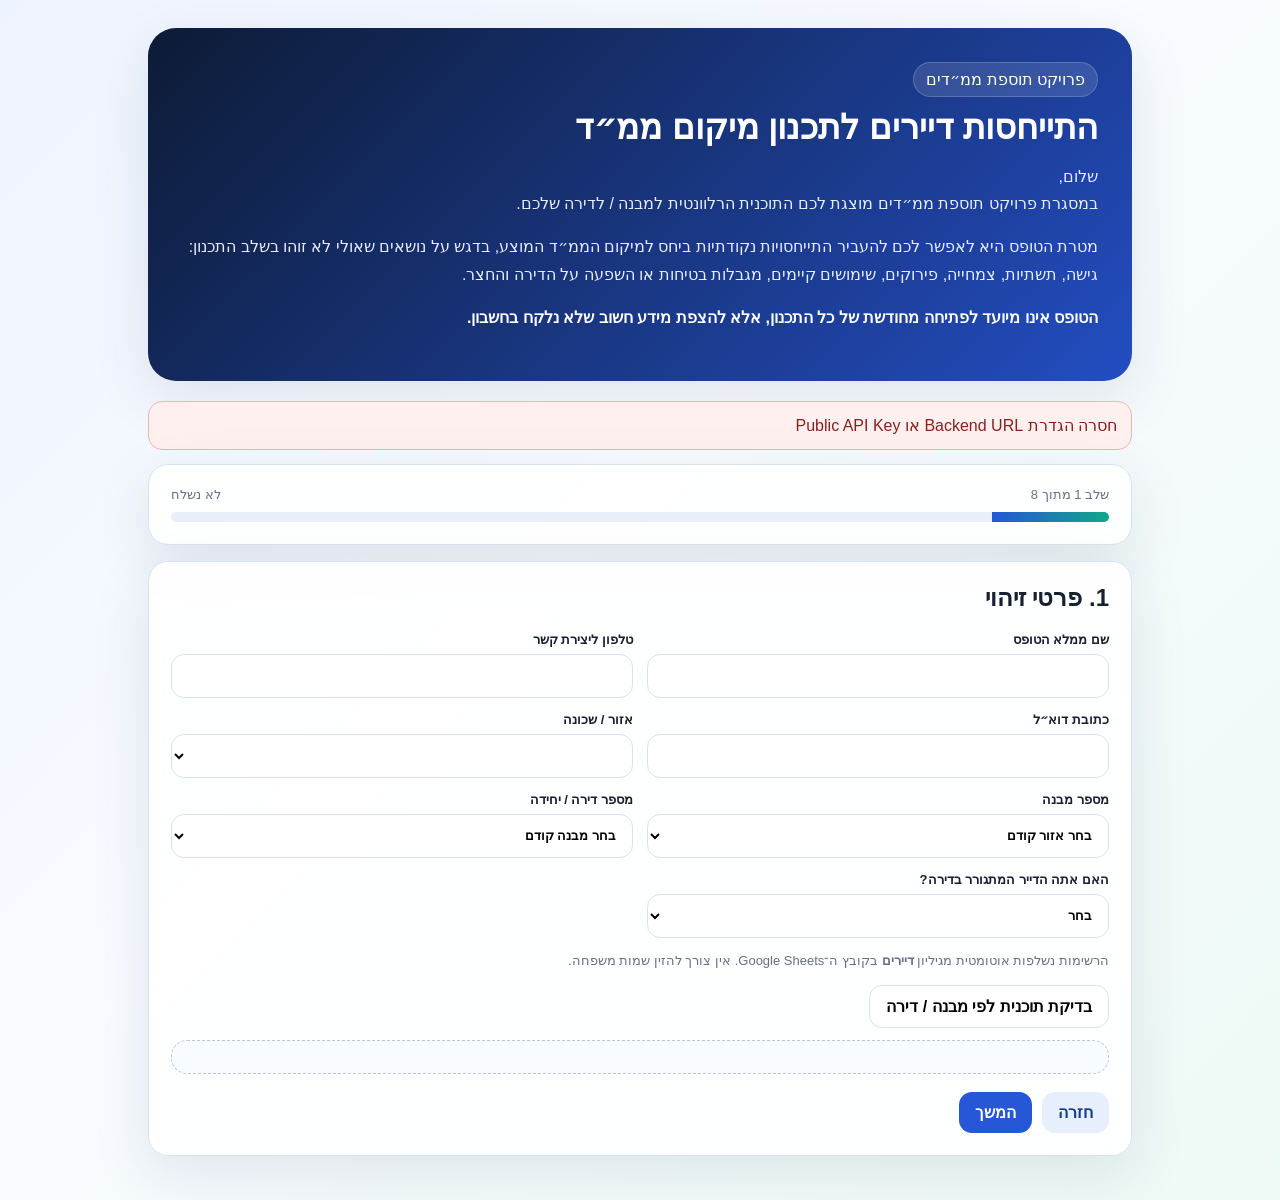
==== index.html @ 4d1393c3 "V1" ====
<!doctype html>
<html lang="he" dir="rtl">
<head>
  <meta charset="utf-8" />
  <meta name="viewport" content="width=device-width, initial-scale=1" />
  <title>התייחסות דיירים לתכנון מיקום ממ״ד</title>
  <link rel="stylesheet" href="styles.css" />
</head>
<body>
  <div class="public-shell">
    <header class="hero">
      <div class="hero-content">
        <div class="pill">פרויקט תוספת ממ״דים</div>
        <h1>התייחסות דיירים לתכנון מיקום ממ״ד</h1>
        <p>שלום,<br>במסגרת פרויקט תוספת ממ״דים מוצגת לכם התוכנית הרלוונטית למבנה / לדירה שלכם.</p>
        <p>מטרת הטופס היא לאפשר לכם להעביר התייחסויות נקודתיות ביחס למיקום הממ״ד המוצע, בדגש על נושאים שאולי לא זוהו בשלב התכנון: גישה, תשתיות, צמחייה, פירוקים, שימושים קיימים, מגבלות בטיחות או השפעה על הדירה והחצר.</p>
        <p class="strong-note">הטופס אינו מיועד לפתיחה מחודשת של כל התכנון, אלא להצפת מידע חשוב שלא נלקח בחשבון.</p>
      </div>
    </header>

    <main class="form-layout">
      <section id="alert" class="alert hidden"></section>
      <section class="card progress-card">
        <div class="progress-title"><span id="stepLabel">שלב 1 מתוך 8</span><span id="saveState">לא נשלח</span></div>
        <div class="progress"><i id="progressBar"></i></div>
      </section>

      <form id="feedbackForm" class="card" autocomplete="off">
        <section class="step active" data-step="1">
          <h2>1. פרטי זיהוי</h2>
          <div class="grid two">
            <label>שם ממלא הטופס<input name="submitterName" required /></label>
            <label>טלפון ליצירת קשר<input name="phone" required inputmode="tel" /></label>
            <label>כתובת דוא״ל<input name="email" type="email" /></label>
            <label>אזור / שכונה<select name="area" id="areaSelect" required></select></label>
            <label>מספר מבנה<select name="buildingNumber" id="buildingNumber" required><option value="">בחר אזור קודם</option></select></label>
            <label>מספר דירה / יחידה<select name="unitNumber" id="unitNumber" required><option value="">בחר מבנה קודם</option></select></label>
            <label>האם אתה הדייר המתגורר בדירה?<select name="residentRelation" required><option value="">בחר</option><option>כן</option><option>לא</option><option>אחר</option></select></label>
          </div>
          <p class="hint">הרשימות נשלפות אוטומטית מגיליון <b>דיירים</b> בקובץ ה־Google Sheets. אין צורך להזין שמות משפחה.</p>
          <button type="button" class="btn ghost" id="loadPlanBtn">בדיקת תוכנית לפי מבנה / דירה</button>
          <div id="planResult" class="plan-result"></div>
        </section>

        <section class="step" data-step="2">
          <h2>2. אישור צפייה בתוכנית</h2>
          <div class="grid two">
            <label>האם הוצגה לך תוכנית מיקום הממ״ד הרלוונטית לדירה / למבנה שלך?<select name="planPresented" required><option value="">בחר</option><option>כן</option><option>לא</option></select></label>
            <label>האם המיקום המוצע ברור לך?<select name="planClear" required><option value="">בחר</option><option>כן</option><option>לא</option><option>חלקית</option></select></label>
            <label>האם נדרש לך הסבר נוסף על התוכנית?<select name="needsExplanation" required><option value="">בחר</option><option>כן</option><option>לא</option></select></label>
          </div>
          <p class="hint">אם נדרש הסבר נוסף, ההתייחסות תסומן אוטומטית גם כבקשה להבהרה / הסבר.</p>
        </section>

        <section class="step" data-step="3">
          <h2>3. סוג ההתייחסות</h2>
          <p class="hint">ניתן לבחור יותר מאפשרות אחת. זה שדה קריטי לסיווג נכון.</p>
          <div class="checks" data-name="feedbackTypes">
            <label><input type="checkbox" value="הערה תכנונית"> הערה תכנונית</label>
            <label><input type="checkbox" value="הערה ביצועית"> הערה ביצועית</label>
            <label><input type="checkbox" value="הערת בטיחות"> הערת בטיחות</label>
            <label><input type="checkbox" value="הערה בנושא תשתיות"> הערה בנושא תשתיות</label>
            <label><input type="checkbox" value="הערה בנושא גישה לכלים / ציוד"> הערה בנושא גישה לכלים / ציוד</label>
            <label><input type="checkbox" value="הערה בנושא צמחייה / עצים"> הערה בנושא צמחייה / עצים</label>
            <label><input type="checkbox" value="הערה בנושא פירוקים נדרשים"> הערה בנושא פירוקים נדרשים</label>
            <label><input type="checkbox" value="בקשה להבהרה / הסבר"> בקשה להבהרה / הסבר</label>
            <label><input type="checkbox" value="אחר"> אחר</label>
          </div>
        </section>

        <section class="step" data-step="4">
          <h2>4. פירוט ההתייחסות</h2>
          <div class="grid two">
            <label>תאר/י את ההתייחסות בצורה ברורה<textarea name="description" required></textarea></label>
            <label>איפה בדיוק נמצאת הבעיה / ההערה?<textarea name="locationDescription" required></textarea></label>
            <label>האם לדעתך הנושא משפיע על מיקום הממ״ד?<select name="planningImpactResident" required><option value="">בחר</option><option>כן</option><option>לא</option><option>לא יודע</option></select></label>
            <label>האם לדעתך הנושא משפיע על אופן הביצוע?<select name="executionImpactResident" required><option value="">בחר</option><option>כן</option><option>לא</option><option>לא יודע</option></select></label>
            <label>האם לדעתך קיימת כאן בעיית בטיחות?<select name="safetyImpactResident" required><option value="">בחר</option><option>כן</option><option>לא</option><option>לא יודע</option></select></label>
          </div>
        </section>

        <section class="step" data-step="5">
          <h2>5. נושאים ספציפיים לבדיקה</h2>
          <div class="checks compact" data-name="relatedTopics">
            <label><input type="checkbox" value="חלון קיים"> חלון קיים</label>
            <label><input type="checkbox" value="דלת / מעבר"> דלת / מעבר</label>
            <label><input type="checkbox" value="פרגולה"> פרגולה</label>
            <label><input type="checkbox" value="ארון חיצוני / פנימי"> ארון חיצוני / פנימי</label>
            <label><input type="checkbox" value="מטבח או חלק ממטבח"> מטבח או חלק ממטבח</label>
            <label><input type="checkbox" value="תשתית חשמל"> תשתית חשמל</label>
            <label><input type="checkbox" value="תשתית מים"> תשתית מים</label>
            <label><input type="checkbox" value="תשתית ביוב / ניקוז"> תשתית ביוב / ניקוז</label>
            <label><input type="checkbox" value="תקשורת"> תקשורת</label>
            <label><input type="checkbox" value="שביל / מדרכה / גישה"> שביל / מדרכה / גישה</label>
            <label><input type="checkbox" value="עץ"> עץ</label>
            <label><input type="checkbox" value="צמחייה / גינה"> צמחייה / גינה</label>
            <label><input type="checkbox" value="חניה"> חניה</label>
            <label><input type="checkbox" value="שימוש קיים בחצר"> שימוש קיים בחצר</label>
            <label><input type="checkbox" value="קיר / גדר / מחסן"> קיר / גדר / מחסן</label>
            <label><input type="checkbox" value="אחר"> אחר</label>
          </div>
        </section>

        <section class="step" data-step="6">
          <h2>6. העלאת תמונות / קבצים</h2>
          <p class="hint">ניתן לצרף תמונות של האזור הרלוונטי, תשתיות קיימות, צמחייה, פירוקים נדרשים, פתחים, מעברים או כל פרט אחר שיכול לעזור להבין את ההתייחסות.</p>
          <div class="upload-box">
            <label>סוג הקובץ / התמונה<select id="fileCategory"><option>כללי</option><option>מיקום ממ״ד</option><option>תשתיות</option><option>גישה</option><option>צמחייה / עצים</option><option>פירוקים</option><option>פנים הדירה</option><option>בטיחות</option></select></label>
            <label>בחירת קבצים<input id="filesInput" type="file" multiple accept="image/*,application/pdf" /></label>
            <p class="hint">עד 5 קבצים, עד 10MB לכל קובץ. סוגי קבצים: תמונות ו־PDF.</p>
          </div>
          <div id="filePreview" class="file-preview"></div>
        </section>

        <section class="step" data-step="7">
          <h2>7. רמת דחיפות / חשיבות</h2>
          <label>עד כמה הנושא לדעתך מהותי?<select name="importance" required>
            <option value="">בחר</option>
            <option>מהותי מאוד — עלול למנוע ביצוע / להשפיע על בטיחות</option>
            <option>מהותי — דורש בדיקה לפני ביצוע</option>
            <option>בינוני — חשוב להתייחסות אך לא בהכרח מעכב</option>
            <option>נמוך — בקשה / הערה כללית</option>
            <option>לא יודע</option>
          </select></label>
        </section>

        <section class="step" data-step="8">
          <h2>8. סיכום ואישור</h2>
          <label class="approval"><input name="approval" type="checkbox" value="מאשר/ת" required> אני מאשר/ת שההתייחסות נמסרת לטובת בדיקת צוות הפרויקט, וכי צוות הפרויקט יסווג את ההתייחסות לפי השפעה תכנונית, ביצועית, בטיחותית או בקשה להבהרה.</label>
          <div class="summary-box" id="summaryBox"></div>
        </section>

        <div class="form-actions">
          <button type="button" class="btn secondary" id="prevBtn">חזרה</button>
          <button type="button" class="btn primary" id="nextBtn">המשך</button>
          <button type="submit" class="btn primary hidden" id="submitBtn">שליחת התייחסות</button>
        </div>
      </form>
    </main>
  </div>
  <iframe id="transportFrame" name="transportFrame" class="hidden"></iframe>
  <div id="toast" class="toast hidden"></div>
  <script src="config.js"></script>
  <script src="shared.js"></script>
  <script src="public.js"></script>
</body>
</html>
---- styles.css ----
:root{--bg:#f4f7fb;--surface:#fff;--surface2:#eef3fb;--text:#172033;--muted:#667085;--line:#d9e3f0;--primary:#2557d6;--primary2:#133b91;--accent:#11a789;--danger:#cf3b3b;--warn:#b7791f;--shadow:0 18px 60px rgba(22,35,64,.10);--radius:20px}*{box-sizing:border-box}body{margin:0;font-family:Arial,"Segoe UI",sans-serif;background:linear-gradient(135deg,#eef4ff,#f8fbff 45%,#eefaf6);color:var(--text)}button,input,select,textarea{font:inherit}.hidden{display:none!important}.public-shell{max-width:1040px;margin:auto;padding:28px}.hero{background:linear-gradient(135deg,#0d1b35,#234dc1);color:white;border-radius:28px;padding:34px;margin-bottom:20px;box-shadow:var(--shadow)}.hero h1{margin:10px 0 14px;font-size:34px}.hero p{line-height:1.7;color:#e6edf8}.pill{display:inline-flex;background:rgba(255,255,255,.12);border:1px solid rgba(255,255,255,.18);border-radius:999px;padding:7px 12px}.strong-note{font-weight:800;color:#fff!important}.card{background:rgba(255,255,255,.94);border:1px solid var(--line);border-radius:var(--radius);box-shadow:var(--shadow);padding:22px;margin-bottom:16px}.progress-title{display:flex;justify-content:space-between;color:var(--muted);font-size:13px}.progress{height:10px;background:#e9eff8;border-radius:999px;overflow:hidden;margin-top:10px}.progress i{display:block;height:100%;background:linear-gradient(90deg,var(--primary),var(--accent));transition:.25s}.step{display:none}.step.active{display:block}.step h2{margin-top:0}.grid{display:grid;grid-template-columns:repeat(3,minmax(0,1fr));gap:14px}.grid.two{grid-template-columns:repeat(2,minmax(0,1fr))}label{display:flex;flex-direction:column;gap:7px;font-size:13px;font-weight:800}input,select,textarea{border:1px solid var(--line);border-radius:13px;background:#fff;padding:12px;min-height:44px;width:100%}textarea{min-height:110px;resize:vertical}.checks{display:grid;grid-template-columns:repeat(2,minmax(0,1fr));gap:10px}.checks.compact{grid-template-columns:repeat(3,minmax(0,1fr))}.checks label,.approval{background:#f8fbff;border:1px solid var(--line);border-radius:14px;padding:12px;display:flex;flex-direction:row;align-items:center;gap:8px;font-weight:600}.checks input,.approval input{width:auto;min-height:auto}.hint,.muted{color:var(--muted);font-size:13px;line-height:1.6}.btn{border:0;border-radius:13px;padding:11px 16px;font-weight:800;cursor:pointer}.btn.primary{background:var(--primary);color:white}.btn.secondary{background:#e7eefc;color:var(--primary2)}.btn.ghost{background:white;border:1px solid var(--line)}.btn.danger{background:var(--danger);color:white}.btn.mini{padding:7px 10px;font-size:12px}.form-actions{display:flex;gap:10px;justify-content:flex-start;margin-top:18px}.upload-box,.plan-result,.summary-box{background:#f8fbff;border:1px dashed #b8c6dc;border-radius:16px;padding:16px;margin-top:12px}.success-box{background:#eafaf4;border:1px solid #b8ead8;color:#05603a;border-radius:14px;padding:12px}.warn-box{background:#fff7e6;border:1px solid #f1d18c;color:#7a4b00;border-radius:14px;padding:12px}.file-preview{display:flex;gap:8px;flex-wrap:wrap;margin-top:10px}.file-chip,.badge{display:inline-flex;border-radius:999px;background:#eaf1ff;color:#1d4ed8;padding:6px 9px;font-size:12px;font-weight:800}.thanks{text-align:center;padding:40px}.toast{position:fixed;bottom:24px;left:24px;background:#111827;color:white;border-radius:14px;padding:13px 17px;box-shadow:var(--shadow);z-index:30}.alert{padding:14px;border-radius:14px;background:#fff7e6;border:1px solid #f1d18c;margin-bottom:14px}.alert.error{background:#fff0f0;border-color:#f0b4b4;color:#8a1f1f}.admin-shell{display:grid;grid-template-columns:285px 1fr;min-height:100vh}.admin-side{background:#0d1b35;color:white;padding:24px;display:flex;flex-direction:column;gap:12px}.brand{display:flex;gap:12px;align-items:center;margin-bottom:18px}.brand-icon{width:46px;height:46px;border-radius:16px;background:linear-gradient(135deg,var(--primary),var(--accent));display:grid;place-items:center;font-weight:900;font-size:22px}.brand h1{margin:0;font-size:20px}.brand p{margin:3px 0 0;color:#aebbd4}.nav,.public-link{border:0;background:transparent;color:#dbe5f6;text-align:right;padding:12px 14px;border-radius:12px;text-decoration:none;cursor:pointer}.nav.active,.nav:hover,.public-link:hover{background:rgba(255,255,255,.1);color:white}.admin-main{padding:26px;min-width:0}.admin-top{display:flex;justify-content:space-between;gap:16px;margin-bottom:18px}.admin-top h2{margin:0;font-size:30px}.admin-top p{margin:6px 0 0;color:var(--muted)}.admin-actions{display:flex;gap:8px}.admin-view{display:none}.admin-view.active{display:block}.kpis{display:grid;grid-template-columns:repeat(6,minmax(0,1fr));gap:12px;margin-bottom:16px}.kpi{background:white;border:1px solid var(--line);border-radius:18px;padding:16px;box-shadow:var(--shadow)}.kpi span{color:var(--muted);font-size:13px}.kpi strong{display:block;margin-top:7px;font-size:28px}.charts-grid{display:grid;grid-template-columns:repeat(2,minmax(0,1fr));gap:16px}.bars{display:grid;gap:10px}.bar-row{display:grid;grid-template-columns:130px 1fr 32px;gap:10px;align-items:center;font-size:13px}.bar-row div{height:10px;background:#edf2f7;border-radius:99px;overflow:hidden}.bar-row i{display:block;height:100%;background:linear-gradient(90deg,var(--primary),var(--accent));border-radius:99px}.filters{display:flex;gap:10px;flex-wrap:wrap;margin-bottom:12px}.filters input{min-width:280px;flex:1}.table-wrap{overflow:auto;border:1px solid var(--line);border-radius:14px}table{width:100%;border-collapse:collapse;background:white;white-space:nowrap}th,td{padding:11px;border-bottom:1px solid var(--line);text-align:right;font-size:13px;vertical-align:top}th{background:#f1f5fb;position:sticky;top:0;color:#475467}.files-grid{display:grid;grid-template-columns:repeat(auto-fill,minmax(210px,1fr));gap:12px}.file-card{display:flex;flex-direction:column;gap:6px;background:white;border:1px solid var(--line);border-radius:16px;padding:14px;text-decoration:none;color:var(--text)}dialog{border:0;border-radius:20px;box-shadow:var(--shadow);max-width:900px;width:92vw}dialog::backdrop{background:rgba(15,23,42,.45)}@media(max-width:900px){.public-shell{padding:14px}.grid,.grid.two,.checks,.checks.compact,.admin-shell,.charts-grid,.kpis{grid-template-columns:1fr}.admin-side{min-height:auto}.admin-top{flex-direction:column}.hero{padding:24px}.hero h1{font-size:27px}}
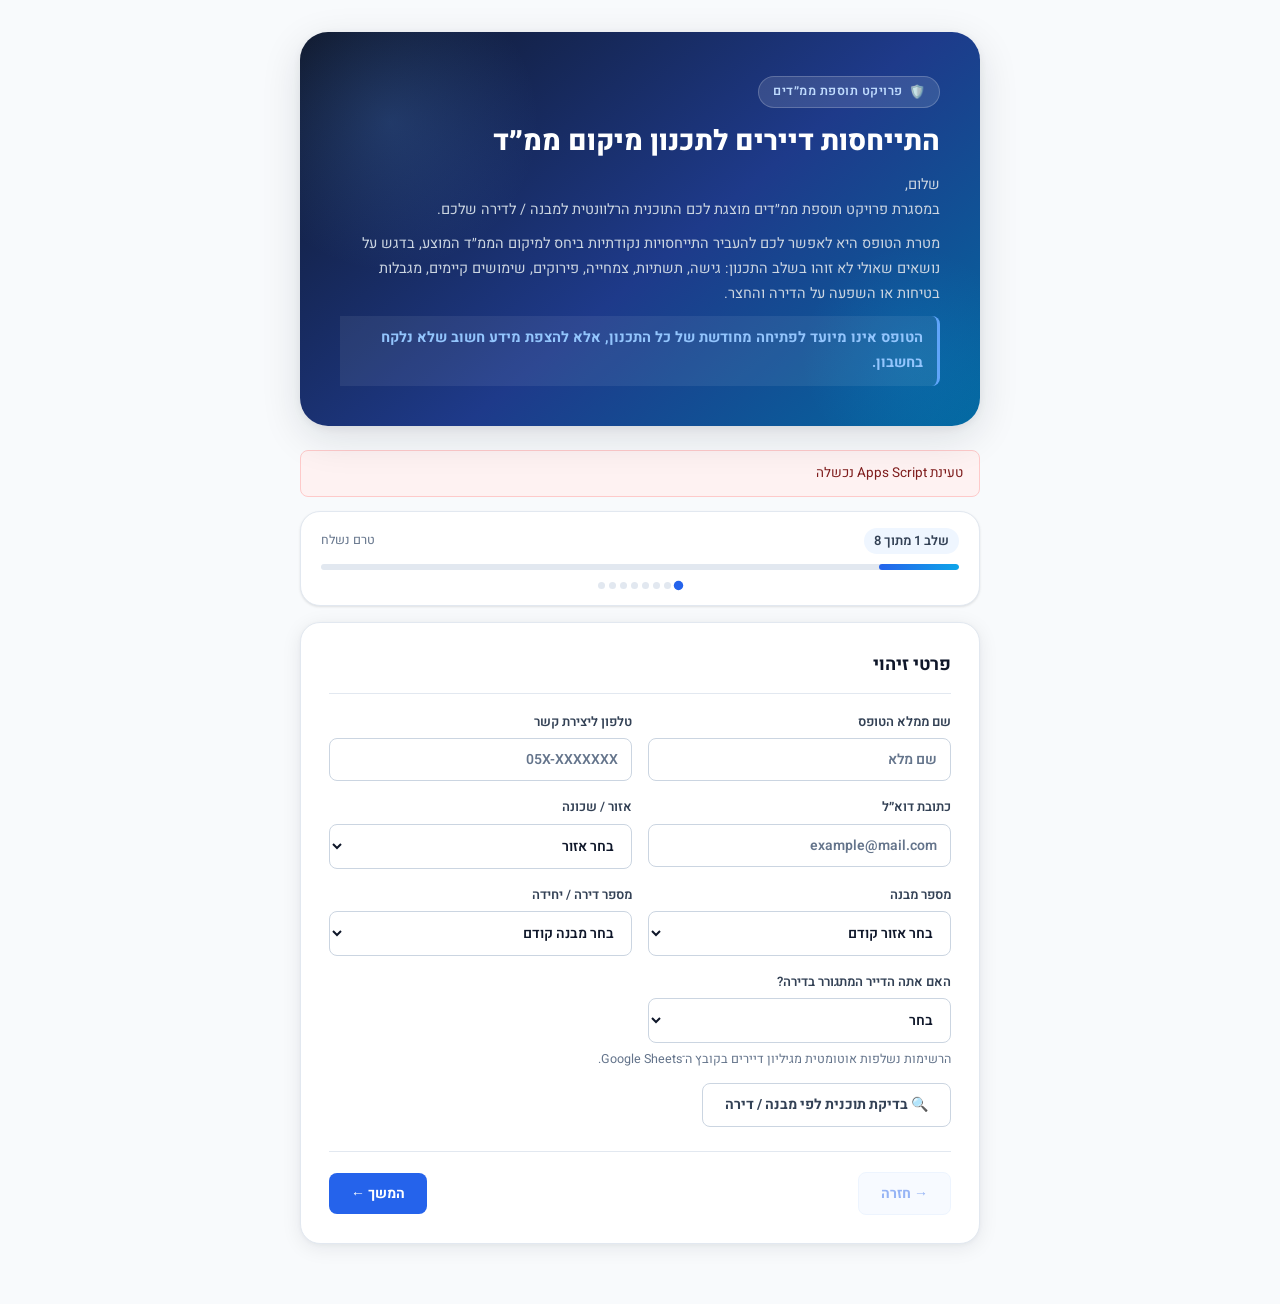
==== commit d2fe50c4: "V2" ====
--- a/index.html
+++ b/index.html
@@ -4,10 +4,14 @@
   <meta charset="utf-8" />
   <meta name="viewport" content="width=device-width, initial-scale=1" />
   <title>התייחסות דיירים לתכנון מיקום ממ״ד</title>
+  <link rel="preconnect" href="https://fonts.googleapis.com" />
+  <link rel="preconnect" href="https://fonts.gstatic.com" crossorigin />
   <link rel="stylesheet" href="styles.css" />
 </head>
 <body>
   <div class="public-shell">
+
+    <!-- ── Hero ── -->
     <header class="hero">
       <div class="hero-content">
         <div class="pill">פרויקט תוספת ממ״דים</div>
@@ -20,30 +24,42 @@
 
     <main class="form-layout">
       <section id="alert" class="alert hidden"></section>
-      <section class="card progress-card">
-        <div class="progress-title"><span id="stepLabel">שלב 1 מתוך 8</span><span id="saveState">לא נשלח</span></div>
+
+      <!-- ── Progress ── -->
+      <section class="progress-card">
+        <div class="progress-header">
+          <div class="progress-step-info">
+            <span class="step-badge" id="stepLabel">שלב 1 מתוך 8</span>
+          </div>
+          <span id="saveState">טרם נשלח</span>
+        </div>
         <div class="progress"><i id="progressBar"></i></div>
+        <div class="steps-dots" id="stepsDots"></div>
       </section>
 
-      <form id="feedbackForm" class="card" autocomplete="off">
+      <!-- ── Form ── -->
+      <form id="feedbackForm" autocomplete="off">
+
+        <!-- Step 1 -->
         <section class="step active" data-step="1">
-          <h2>1. פרטי זיהוי</h2>
+          <h2>פרטי זיהוי</h2>
           <div class="grid two">
-            <label>שם ממלא הטופס<input name="submitterName" required /></label>
-            <label>טלפון ליצירת קשר<input name="phone" required inputmode="tel" /></label>
-            <label>כתובת דוא״ל<input name="email" type="email" /></label>
-            <label>אזור / שכונה<select name="area" id="areaSelect" required></select></label>
+            <label>שם ממלא הטופס<input name="submitterName" placeholder="שם מלא" required /></label>
+            <label>טלפון ליצירת קשר<input name="phone" placeholder="05X-XXXXXXX" required inputmode="tel" /></label>
+            <label>כתובת דוא״ל<input name="email" type="email" placeholder="example@mail.com" /></label>
+            <label>אזור / שכונה<select name="area" id="areaSelect" required><option value="">בחר אזור</option></select></label>
             <label>מספר מבנה<select name="buildingNumber" id="buildingNumber" required><option value="">בחר אזור קודם</option></select></label>
             <label>מספר דירה / יחידה<select name="unitNumber" id="unitNumber" required><option value="">בחר מבנה קודם</option></select></label>
             <label>האם אתה הדייר המתגורר בדירה?<select name="residentRelation" required><option value="">בחר</option><option>כן</option><option>לא</option><option>אחר</option></select></label>
           </div>
-          <p class="hint">הרשימות נשלפות אוטומטית מגיליון <b>דיירים</b> בקובץ ה־Google Sheets. אין צורך להזין שמות משפחה.</p>
-          <button type="button" class="btn ghost" id="loadPlanBtn">בדיקת תוכנית לפי מבנה / דירה</button>
+          <p class="hint">הרשימות נשלפות אוטומטית מגיליון דיירים בקובץ ה־Google Sheets.</p>
+          <button type="button" class="btn ghost" id="loadPlanBtn" style="margin-top:14px">🔍 בדיקת תוכנית לפי מבנה / דירה</button>
           <div id="planResult" class="plan-result"></div>
         </section>
 
+        <!-- Step 2 -->
         <section class="step" data-step="2">
-          <h2>2. אישור צפייה בתוכנית</h2>
+          <h2>אישור צפייה בתוכנית</h2>
           <div class="grid two">
             <label>האם הוצגה לך תוכנית מיקום הממ״ד הרלוונטית לדירה / למבנה שלך?<select name="planPresented" required><option value="">בחר</option><option>כן</option><option>לא</option></select></label>
             <label>האם המיקום המוצע ברור לך?<select name="planClear" required><option value="">בחר</option><option>כן</option><option>לא</option><option>חלקית</option></select></label>
@@ -52,9 +68,10 @@
           <p class="hint">אם נדרש הסבר נוסף, ההתייחסות תסומן אוטומטית גם כבקשה להבהרה / הסבר.</p>
         </section>
 
+        <!-- Step 3 -->
         <section class="step" data-step="3">
-          <h2>3. סוג ההתייחסות</h2>
-          <p class="hint">ניתן לבחור יותר מאפשרות אחת. זה שדה קריטי לסיווג נכון.</p>
+          <h2>סוג ההתייחסות</h2>
+          <p class="hint" style="margin-bottom:14px">ניתן לבחור יותר מאפשרות אחת. זה שדה קריטי לסיווג נכון.</p>
           <div class="checks" data-name="feedbackTypes">
             <label><input type="checkbox" value="הערה תכנונית"> הערה תכנונית</label>
             <label><input type="checkbox" value="הערה ביצועית"> הערה ביצועית</label>
@@ -68,19 +85,22 @@
           </div>
         </section>
 
+        <!-- Step 4 -->
         <section class="step" data-step="4">
-          <h2>4. פירוט ההתייחסות</h2>
+          <h2>פירוט ההתייחסות</h2>
           <div class="grid two">
-            <label>תאר/י את ההתייחסות בצורה ברורה<textarea name="description" required></textarea></label>
-            <label>איפה בדיוק נמצאת הבעיה / ההערה?<textarea name="locationDescription" required></textarea></label>
+            <label>תאר/י את ההתייחסות בצורה ברורה<textarea name="description" placeholder="פרט/י את ההתייחסות..." required></textarea></label>
+            <label>איפה בדיוק נמצאת הבעיה / ההערה?<textarea name="locationDescription" placeholder="תאר/י את המיקום בדירה / בחצר..." required></textarea></label>
             <label>האם לדעתך הנושא משפיע על מיקום הממ״ד?<select name="planningImpactResident" required><option value="">בחר</option><option>כן</option><option>לא</option><option>לא יודע</option></select></label>
             <label>האם לדעתך הנושא משפיע על אופן הביצוע?<select name="executionImpactResident" required><option value="">בחר</option><option>כן</option><option>לא</option><option>לא יודע</option></select></label>
             <label>האם לדעתך קיימת כאן בעיית בטיחות?<select name="safetyImpactResident" required><option value="">בחר</option><option>כן</option><option>לא</option><option>לא יודע</option></select></label>
           </div>
         </section>
 
+        <!-- Step 5 -->
         <section class="step" data-step="5">
-          <h2>5. נושאים ספציפיים לבדיקה</h2>
+          <h2>נושאים ספציפיים לבדיקה</h2>
+          <p class="hint" style="margin-bottom:14px">סמן/י את כל הנושאים הרלוונטיים להתייחסות.</p>
           <div class="checks compact" data-name="relatedTopics">
             <label><input type="checkbox" value="חלון קיים"> חלון קיים</label>
             <label><input type="checkbox" value="דלת / מעבר"> דלת / מעבר</label>
@@ -101,43 +121,68 @@
           </div>
         </section>
 
+        <!-- Step 6 -->
         <section class="step" data-step="6">
-          <h2>6. העלאת תמונות / קבצים</h2>
-          <p class="hint">ניתן לצרף תמונות של האזור הרלוונטי, תשתיות קיימות, צמחייה, פירוקים נדרשים, פתחים, מעברים או כל פרט אחר שיכול לעזור להבין את ההתייחסות.</p>
+          <h2>העלאת תמונות / קבצים</h2>
+          <p class="hint" style="margin-bottom:14px">ניתן לצרף תמונות של האזור הרלוונטי, תשתיות קיימות, צמחייה, פירוקים נדרשים, פתחים, מעברים או כל פרט אחר שיכול לעזור להבין את ההתייחסות.</p>
           <div class="upload-box">
-            <label>סוג הקובץ / התמונה<select id="fileCategory"><option>כללי</option><option>מיקום ממ״ד</option><option>תשתיות</option><option>גישה</option><option>צמחייה / עצים</option><option>פירוקים</option><option>פנים הדירה</option><option>בטיחות</option></select></label>
-            <label>בחירת קבצים<input id="filesInput" type="file" multiple accept="image/*,application/pdf" /></label>
-            <p class="hint">עד 5 קבצים, עד 10MB לכל קובץ. סוגי קבצים: תמונות ו־PDF.</p>
+            <label style="margin-bottom:14px">סוג הקובץ / התמונה
+              <select id="fileCategory">
+                <option>כללי</option>
+                <option>מיקום ממ״ד</option>
+                <option>תשתיות</option>
+                <option>גישה</option>
+                <option>צמחייה / עצים</option>
+                <option>פירוקים</option>
+                <option>פנים הדירה</option>
+                <option>בטיחות</option>
+              </select>
+            </label>
+            <label>בחירת קבצים
+              <input id="filesInput" type="file" multiple accept="image/*,application/pdf" />
+            </label>
+            <p class="hint" style="margin-top:10px">📎 עד 5 קבצים, עד 10MB לכל קובץ. תמונות ו־PDF.</p>
           </div>
           <div id="filePreview" class="file-preview"></div>
         </section>
 
+        <!-- Step 7 -->
         <section class="step" data-step="7">
-          <h2>7. רמת דחיפות / חשיבות</h2>
-          <label>עד כמה הנושא לדעתך מהותי?<select name="importance" required>
-            <option value="">בחר</option>
-            <option>מהותי מאוד — עלול למנוע ביצוע / להשפיע על בטיחות</option>
-            <option>מהותי — דורש בדיקה לפני ביצוע</option>
-            <option>בינוני — חשוב להתייחסות אך לא בהכרח מעכב</option>
-            <option>נמוך — בקשה / הערה כללית</option>
-            <option>לא יודע</option>
-          </select></label>
+          <h2>רמת דחיפות / חשיבות</h2>
+          <label style="max-width:520px">עד כמה הנושא לדעתך מהותי?
+            <select name="importance" required>
+              <option value="">בחר</option>
+              <option>מהותי מאוד — עלול למנוע ביצוע / להשפיע על בטיחות</option>
+              <option>מהותי — דורש בדיקה לפני ביצוע</option>
+              <option>בינוני — חשוב להתייחסות אך לא בהכרח מעכב</option>
+              <option>נמוך — בקשה / הערה כללית</option>
+              <option>לא יודע</option>
+            </select>
+          </label>
         </section>
 
+        <!-- Step 8 -->
         <section class="step" data-step="8">
-          <h2>8. סיכום ואישור</h2>
-          <label class="approval"><input name="approval" type="checkbox" value="מאשר/ת" required> אני מאשר/ת שההתייחסות נמסרת לטובת בדיקת צוות הפרויקט, וכי צוות הפרויקט יסווג את ההתייחסות לפי השפעה תכנונית, ביצועית, בטיחותית או בקשה להבהרה.</label>
+          <h2>סיכום ואישור</h2>
+          <label class="approval">
+            <input name="approval" type="checkbox" value="מאשר/ת" required>
+            אני מאשר/ת שההתייחסות נמסרת לטובת בדיקת צוות הפרויקט, וכי צוות הפרויקט יסווג את ההתייחסות לפי השפעה תכנונית, ביצועית, בטיחותית או בקשה להבהרה.
+          </label>
           <div class="summary-box" id="summaryBox"></div>
         </section>
 
+        <!-- ── Actions ── -->
         <div class="form-actions">
-          <button type="button" class="btn secondary" id="prevBtn">חזרה</button>
-          <button type="button" class="btn primary" id="nextBtn">המשך</button>
-          <button type="submit" class="btn primary hidden" id="submitBtn">שליחת התייחסות</button>
+          <button type="button" class="btn secondary" id="prevBtn">→ חזרה</button>
+          <div class="form-actions-right">
+            <button type="button" class="btn primary" id="nextBtn">המשך ←</button>
+            <button type="submit" class="btn primary hidden" id="submitBtn">✉ שליחת התייחסות</button>
+          </div>
         </div>
       </form>
     </main>
   </div>
+
   <iframe id="transportFrame" name="transportFrame" class="hidden"></iframe>
   <div id="toast" class="toast hidden"></div>
   <script src="config.js"></script>
--- a/styles.css
+++ b/styles.css
@@ -1 +1,525 @@
-:root{--bg:#f4f7fb;--surface:#fff;--surface2:#eef3fb;--text:#172033;--muted:#667085;--line:#d9e3f0;--primary:#2557d6;--primary2:#133b91;--accent:#11a789;--danger:#cf3b3b;--warn:#b7791f;--shadow:0 18px 60px rgba(22,35,64,.10);--radius:20px}*{box-sizing:border-box}body{margin:0;font-family:Arial,"Segoe UI",sans-serif;background:linear-gradient(135deg,#eef4ff,#f8fbff 45%,#eefaf6);color:var(--text)}button,input,select,textarea{font:inherit}.hidden{display:none!important}.public-shell{max-width:1040px;margin:auto;padding:28px}.hero{background:linear-gradient(135deg,#0d1b35,#234dc1);color:white;border-radius:28px;padding:34px;margin-bottom:20px;box-shadow:var(--shadow)}.hero h1{margin:10px 0 14px;font-size:34px}.hero p{line-height:1.7;color:#e6edf8}.pill{display:inline-flex;background:rgba(255,255,255,.12);border:1px solid rgba(255,255,255,.18);border-radius:999px;padding:7px 12px}.strong-note{font-weight:800;color:#fff!important}.card{background:rgba(255,255,255,.94);border:1px solid var(--line);border-radius:var(--radius);box-shadow:var(--shadow);padding:22px;margin-bottom:16px}.progress-title{display:flex;justify-content:space-between;color:var(--muted);font-size:13px}.progress{height:10px;background:#e9eff8;border-radius:999px;overflow:hidden;margin-top:10px}.progress i{display:block;height:100%;background:linear-gradient(90deg,var(--primary),var(--accent));transition:.25s}.step{display:none}.step.active{display:block}.step h2{margin-top:0}.grid{display:grid;grid-template-columns:repeat(3,minmax(0,1fr));gap:14px}.grid.two{grid-template-columns:repeat(2,minmax(0,1fr))}label{display:flex;flex-direction:column;gap:7px;font-size:13px;font-weight:800}input,select,textarea{border:1px solid var(--line);border-radius:13px;background:#fff;padding:12px;min-height:44px;width:100%}textarea{min-height:110px;resize:vertical}.checks{display:grid;grid-template-columns:repeat(2,minmax(0,1fr));gap:10px}.checks.compact{grid-template-columns:repeat(3,minmax(0,1fr))}.checks label,.approval{background:#f8fbff;border:1px solid var(--line);border-radius:14px;padding:12px;display:flex;flex-direction:row;align-items:center;gap:8px;font-weight:600}.checks input,.approval input{width:auto;min-height:auto}.hint,.muted{color:var(--muted);font-size:13px;line-height:1.6}.btn{border:0;border-radius:13px;padding:11px 16px;font-weight:800;cursor:pointer}.btn.primary{background:var(--primary);color:white}.btn.secondary{background:#e7eefc;color:var(--primary2)}.btn.ghost{background:white;border:1px solid var(--line)}.btn.danger{background:var(--danger);color:white}.btn.mini{padding:7px 10px;font-size:12px}.form-actions{display:flex;gap:10px;justify-content:flex-start;margin-top:18px}.upload-box,.plan-result,.summary-box{background:#f8fbff;border:1px dashed #b8c6dc;border-radius:16px;padding:16px;margin-top:12px}.success-box{background:#eafaf4;border:1px solid #b8ead8;color:#05603a;border-radius:14px;padding:12px}.warn-box{background:#fff7e6;border:1px solid #f1d18c;color:#7a4b00;border-radius:14px;padding:12px}.file-preview{display:flex;gap:8px;flex-wrap:wrap;margin-top:10px}.file-chip,.badge{display:inline-flex;border-radius:999px;background:#eaf1ff;color:#1d4ed8;padding:6px 9px;font-size:12px;font-weight:800}.thanks{text-align:center;padding:40px}.toast{position:fixed;bottom:24px;left:24px;background:#111827;color:white;border-radius:14px;padding:13px 17px;box-shadow:var(--shadow);z-index:30}.alert{padding:14px;border-radius:14px;background:#fff7e6;border:1px solid #f1d18c;margin-bottom:14px}.alert.error{background:#fff0f0;border-color:#f0b4b4;color:#8a1f1f}.admin-shell{display:grid;grid-template-columns:285px 1fr;min-height:100vh}.admin-side{background:#0d1b35;color:white;padding:24px;display:flex;flex-direction:column;gap:12px}.brand{display:flex;gap:12px;align-items:center;margin-bottom:18px}.brand-icon{width:46px;height:46px;border-radius:16px;background:linear-gradient(135deg,var(--primary),var(--accent));display:grid;place-items:center;font-weight:900;font-size:22px}.brand h1{margin:0;font-size:20px}.brand p{margin:3px 0 0;color:#aebbd4}.nav,.public-link{border:0;background:transparent;color:#dbe5f6;text-align:right;padding:12px 14px;border-radius:12px;text-decoration:none;cursor:pointer}.nav.active,.nav:hover,.public-link:hover{background:rgba(255,255,255,.1);color:white}.admin-main{padding:26px;min-width:0}.admin-top{display:flex;justify-content:space-between;gap:16px;margin-bottom:18px}.admin-top h2{margin:0;font-size:30px}.admin-top p{margin:6px 0 0;color:var(--muted)}.admin-actions{display:flex;gap:8px}.admin-view{display:none}.admin-view.active{display:block}.kpis{display:grid;grid-template-columns:repeat(6,minmax(0,1fr));gap:12px;margin-bottom:16px}.kpi{background:white;border:1px solid var(--line);border-radius:18px;padding:16px;box-shadow:var(--shadow)}.kpi span{color:var(--muted);font-size:13px}.kpi strong{display:block;margin-top:7px;font-size:28px}.charts-grid{display:grid;grid-template-columns:repeat(2,minmax(0,1fr));gap:16px}.bars{display:grid;gap:10px}.bar-row{display:grid;grid-template-columns:130px 1fr 32px;gap:10px;align-items:center;font-size:13px}.bar-row div{height:10px;background:#edf2f7;border-radius:99px;overflow:hidden}.bar-row i{display:block;height:100%;background:linear-gradient(90deg,var(--primary),var(--accent));border-radius:99px}.filters{display:flex;gap:10px;flex-wrap:wrap;margin-bottom:12px}.filters input{min-width:280px;flex:1}.table-wrap{overflow:auto;border:1px solid var(--line);border-radius:14px}table{width:100%;border-collapse:collapse;background:white;white-space:nowrap}th,td{padding:11px;border-bottom:1px solid var(--line);text-align:right;font-size:13px;vertical-align:top}th{background:#f1f5fb;position:sticky;top:0;color:#475467}.files-grid{display:grid;grid-template-columns:repeat(auto-fill,minmax(210px,1fr));gap:12px}.file-card{display:flex;flex-direction:column;gap:6px;background:white;border:1px solid var(--line);border-radius:16px;padding:14px;text-decoration:none;color:var(--text)}dialog{border:0;border-radius:20px;box-shadow:var(--shadow);max-width:900px;width:92vw}dialog::backdrop{background:rgba(15,23,42,.45)}@media(max-width:900px){.public-shell{padding:14px}.grid,.grid.two,.checks,.checks.compact,.admin-shell,.charts-grid,.kpis{grid-template-columns:1fr}.admin-side{min-height:auto}.admin-top{flex-direction:column}.hero{padding:24px}.hero h1{font-size:27px}}
+@import url('https://fonts.googleapis.com/css2?family=Heebo:wght@300;400;500;600;700;800;900&display=swap');
+
+/* ── Tokens ── */
+:root {
+  --bg:          #F8FAFC;
+  --surface:     #FFFFFF;
+  --surface2:    #F1F5F9;
+  --surface3:    #E2E8F0;
+  --text:        #0F172A;
+  --text2:       #334155;
+  --muted:       #64748B;
+  --line:        #E2E8F0;
+  --line2:       #CBD5E1;
+  --primary:     #2563EB;
+  --primary-h:   #1D4ED8;
+  --primary-l:   #EFF6FF;
+  --primary-ll:  #DBEAFE;
+  --accent:      #0EA5E9;
+  --green:       #10B981;
+  --green-l:     #ECFDF5;
+  --amber:       #F59E0B;
+  --amber-l:     #FFFBEB;
+  --danger:      #EF4444;
+  --danger-l:    #FEF2F2;
+  --radius-sm:   8px;
+  --radius:      14px;
+  --radius-lg:   20px;
+  --radius-xl:   28px;
+  --shadow-sm:   0 1px 3px rgba(0,0,0,.07), 0 1px 2px rgba(0,0,0,.04);
+  --shadow:      0 4px 20px rgba(15,23,42,.08), 0 1px 4px rgba(15,23,42,.04);
+  --shadow-lg:   0 12px 40px rgba(15,23,42,.12), 0 2px 8px rgba(15,23,42,.06);
+  --t:           .17s cubic-bezier(.4,0,.2,1);
+}
+
+/* ── Reset ── */
+*, *::before, *::after { box-sizing: border-box; margin: 0; }
+body {
+  font-family: 'Heebo', 'Segoe UI', Arial, sans-serif;
+  background: var(--bg);
+  color: var(--text);
+  line-height: 1.55;
+  font-size: 15px;
+  -webkit-font-smoothing: antialiased;
+}
+button, input, select, textarea { font: inherit; }
+a { color: var(--primary); }
+.hidden { display: none !important; }
+
+/* ── Public shell ── */
+.public-shell {
+  max-width: 720px;
+  margin: 0 auto;
+  padding: 32px 20px 60px;
+}
+
+/* ── Hero ── */
+.hero {
+  position: relative;
+  overflow: hidden;
+  background: linear-gradient(140deg, #0F172A 0%, #1E3A8A 55%, #0369A1 100%);
+  color: white;
+  border-radius: var(--radius-xl);
+  padding: 44px 40px 40px;
+  margin-bottom: 24px;
+  box-shadow: var(--shadow-lg);
+}
+.hero::before {
+  content: '';
+  position: absolute;
+  top: -60px; left: -60px;
+  width: 300px; height: 300px;
+  background: radial-gradient(circle, rgba(96,165,250,.18) 0%, transparent 70%);
+  pointer-events: none;
+}
+.hero::after {
+  content: '';
+  position: absolute;
+  bottom: -40px; right: -40px;
+  width: 220px; height: 220px;
+  background: radial-gradient(circle, rgba(14,165,233,.15) 0%, transparent 70%);
+  pointer-events: none;
+}
+.hero-content { position: relative; z-index: 1; }
+
+.pill {
+  display: inline-flex;
+  align-items: center;
+  gap: 6px;
+  background: rgba(255,255,255,.12);
+  border: 1px solid rgba(255,255,255,.2);
+  border-radius: 999px;
+  padding: 5px 14px;
+  font-size: 12.5px;
+  font-weight: 600;
+  letter-spacing: .04em;
+  color: #BFDBFE;
+  margin-bottom: 16px;
+}
+.pill::before { content: '🛡️'; font-size: 13px; }
+
+.hero h1 {
+  font-size: 28px;
+  font-weight: 800;
+  line-height: 1.25;
+  color: #fff;
+  margin-bottom: 14px;
+}
+.hero p {
+  font-size: 14.5px;
+  color: #CBD5E1;
+  line-height: 1.7;
+  margin-bottom: 10px;
+}
+.hero p:last-child { margin-bottom: 0; }
+.strong-note {
+  font-weight: 700;
+  color: #93C5FD !important;
+  background: rgba(255,255,255,.07);
+  border-right: 3px solid #60A5FA;
+  padding: 10px 14px;
+  border-radius: 0 var(--radius-sm) var(--radius-sm) 0;
+  font-size: 14px;
+}
+
+/* ── Progress card ── */
+.progress-card {
+  background: var(--surface);
+  border: 1px solid var(--line);
+  border-radius: var(--radius-lg);
+  padding: 16px 20px;
+  margin-bottom: 16px;
+  box-shadow: var(--shadow-sm);
+}
+.progress-header {
+  display: flex;
+  justify-content: space-between;
+  align-items: center;
+  margin-bottom: 10px;
+}
+.progress-step-info {
+  display: flex;
+  align-items: center;
+  gap: 8px;
+}
+.step-badge {
+  background: var(--primary-l);
+  color: var(--primary);
+  border-radius: 999px;
+  padding: 3px 10px;
+  font-size: 12px;
+  font-weight: 700;
+}
+#stepLabel { font-size: 13px; font-weight: 600; color: var(--text2); }
+#saveState { font-size: 12.5px; color: var(--muted); }
+
+.progress {
+  height: 6px;
+  background: var(--surface3);
+  border-radius: 999px;
+  overflow: hidden;
+}
+.progress i {
+  display: block;
+  height: 100%;
+  background: linear-gradient(90deg, var(--primary), var(--accent));
+  border-radius: 999px;
+  transition: width .35s ease;
+}
+
+/* ── Steps bar ── */
+.steps-dots {
+  display: flex;
+  gap: 4px;
+  justify-content: center;
+  margin-top: 12px;
+}
+.step-dot {
+  width: 7px;
+  height: 7px;
+  border-radius: 50%;
+  background: var(--surface3);
+  transition: var(--t);
+}
+.step-dot.done  { background: var(--green); }
+.step-dot.active { background: var(--primary); transform: scale(1.35); }
+
+/* ── Form card ── */
+#feedbackForm {
+  background: var(--surface);
+  border: 1px solid var(--line);
+  border-radius: var(--radius-lg);
+  padding: 28px;
+  box-shadow: var(--shadow);
+}
+
+/* ── Step ── */
+.step { display: none; }
+.step.active { display: block; }
+
+.step-header {
+  display: flex;
+  align-items: flex-start;
+  gap: 14px;
+  margin-bottom: 22px;
+  padding-bottom: 18px;
+  border-bottom: 1px solid var(--line);
+}
+.step-num {
+  width: 36px;
+  height: 36px;
+  border-radius: 10px;
+  background: var(--primary-l);
+  color: var(--primary);
+  display: grid;
+  place-items: center;
+  font-weight: 800;
+  font-size: 15px;
+  flex-shrink: 0;
+}
+.step-title h2 { font-size: 18px; font-weight: 700; color: var(--text); }
+.step-title p  { font-size: 13px; color: var(--muted); margin-top: 3px; }
+
+/* Legacy h2 compat */
+.step > h2 {
+  font-size: 18px;
+  font-weight: 700;
+  margin-bottom: 18px;
+  padding-bottom: 14px;
+  border-bottom: 1px solid var(--line);
+  color: var(--text);
+}
+
+/* ── Grid ── */
+.grid {
+  display: grid;
+  grid-template-columns: repeat(2, 1fr);
+  gap: 16px;
+}
+.grid.two { grid-template-columns: repeat(2, 1fr); }
+.grid.one { grid-template-columns: 1fr; }
+
+/* ── Labels & inputs ── */
+label {
+  display: flex;
+  flex-direction: column;
+  gap: 6px;
+  font-size: 13px;
+  font-weight: 600;
+  color: var(--text2);
+}
+input, select, textarea {
+  border: 1.5px solid var(--line2);
+  border-radius: var(--radius-sm);
+  background: var(--surface);
+  padding: 10px 13px;
+  font-size: 14px;
+  color: var(--text);
+  outline: none;
+  transition: var(--t);
+  width: 100%;
+}
+input:focus, select:focus, textarea:focus {
+  border-color: var(--primary);
+  box-shadow: 0 0 0 3px rgba(37,99,235,.12);
+}
+input::placeholder { color: var(--muted); }
+textarea { min-height: 106px; resize: vertical; }
+
+/* ── Hint ── */
+.hint, .muted {
+  font-size: 12.5px;
+  color: var(--muted);
+  line-height: 1.6;
+}
+.hint { margin-top: 6px; }
+
+/* ── Checkboxes ── */
+.checks {
+  display: grid;
+  grid-template-columns: repeat(2, 1fr);
+  gap: 10px;
+  margin: 4px 0;
+}
+.checks.compact { grid-template-columns: repeat(3, 1fr); }
+
+.checks label, .approval {
+  background: var(--surface);
+  border: 1.5px solid var(--line2);
+  border-radius: var(--radius-sm);
+  padding: 11px 14px;
+  display: flex;
+  flex-direction: row;
+  align-items: center;
+  gap: 10px;
+  font-size: 13.5px;
+  font-weight: 500;
+  color: var(--text2);
+  cursor: pointer;
+  transition: var(--t);
+}
+.checks label:hover { border-color: var(--primary); background: var(--primary-l); color: var(--primary); }
+.checks label:has(input:checked),
+.approval:has(input:checked) {
+  border-color: var(--primary);
+  background: var(--primary-l);
+  color: var(--primary);
+  font-weight: 600;
+}
+.checks input, .approval input { width: 16px; height: 16px; min-height: auto; accent-color: var(--primary); flex-shrink: 0; cursor: pointer; }
+
+/* ── Approval row ── */
+.approval {
+  border-radius: var(--radius-sm);
+  border: 1.5px solid var(--line2);
+  padding: 14px 16px;
+  margin-bottom: 16px;
+  font-size: 13.5px;
+  font-weight: 500;
+}
+
+/* ── Buttons ── */
+.btn {
+  border: 0;
+  border-radius: var(--radius-sm);
+  padding: 10px 22px;
+  font-size: 14px;
+  font-weight: 700;
+  cursor: pointer;
+  transition: var(--t);
+  white-space: nowrap;
+}
+.btn.primary   { background: var(--primary); color: #fff; }
+.btn.primary:hover { background: var(--primary-h); }
+.btn.secondary { background: var(--primary-l); color: var(--primary); border: 1.5px solid var(--primary-ll); }
+.btn.secondary:hover { background: var(--primary-ll); }
+.btn.ghost     { background: var(--surface); color: var(--text2); border: 1.5px solid var(--line2); }
+.btn.ghost:hover { background: var(--surface2); }
+.btn.danger    { background: var(--danger-l); color: var(--danger); border: 1px solid #FECACA; }
+.btn.mini      { padding: 6px 12px; font-size: 12.5px; }
+.btn:disabled  { opacity: .48; cursor: not-allowed; }
+
+.form-actions {
+  display: flex;
+  gap: 10px;
+  justify-content: space-between;
+  align-items: center;
+  margin-top: 24px;
+  padding-top: 20px;
+  border-top: 1px solid var(--line);
+}
+.form-actions-right { display: flex; gap: 10px; }
+
+/* ── Plan result ── */
+.plan-result { margin-top: 12px; }
+.success-box {
+  background: var(--green-l);
+  border: 1px solid #A7F3D0;
+  color: #065F46;
+  border-radius: var(--radius-sm);
+  padding: 12px 16px;
+  font-size: 13.5px;
+}
+.warn-box {
+  background: var(--amber-l);
+  border: 1px solid #FDE68A;
+  color: #92400E;
+  border-radius: var(--radius-sm);
+  padding: 12px 16px;
+  font-size: 13.5px;
+}
+
+/* ── Upload ── */
+.upload-box {
+  background: var(--surface2);
+  border: 2px dashed var(--line2);
+  border-radius: var(--radius);
+  padding: 20px;
+  transition: var(--t);
+}
+.upload-box:hover { border-color: var(--primary); background: var(--primary-l); }
+.upload-box label { margin-bottom: 12px; }
+.upload-box label:last-of-type { margin-bottom: 0; }
+
+.file-preview { display: flex; gap: 8px; flex-wrap: wrap; margin-top: 12px; }
+.file-chip {
+  display: inline-flex;
+  align-items: center;
+  gap: 5px;
+  background: var(--surface3);
+  color: var(--text2);
+  border: 1px solid var(--line2);
+  border-radius: var(--radius-sm);
+  padding: 5px 10px;
+  font-size: 12.5px;
+  font-weight: 500;
+}
+
+/* ── Summary box ── */
+.summary-box {
+  background: var(--surface2);
+  border: 1px solid var(--line);
+  border-radius: var(--radius-sm);
+  padding: 16px;
+  font-size: 13.5px;
+  line-height: 1.7;
+  color: var(--text2);
+  margin-top: 12px;
+}
+
+/* ── Alert ── */
+.alert {
+  padding: 12px 16px;
+  border-radius: var(--radius-sm);
+  background: var(--amber-l);
+  border: 1px solid #FDE68A;
+  color: #92400E;
+  margin-bottom: 14px;
+  font-size: 13.5px;
+}
+.alert.error { background: var(--danger-l); border-color: #FECACA; color: #7F1D1D; }
+
+/* ── Thanks ── */
+.thanks {
+  text-align: center;
+  padding: 48px 20px;
+}
+.thanks-icon {
+  font-size: 56px;
+  margin-bottom: 16px;
+  display: block;
+}
+.thanks h2 { font-size: 24px; font-weight: 800; color: var(--green); margin-bottom: 10px; }
+.thanks p  { color: var(--muted); font-size: 14.5px; line-height: 1.7; max-width: 400px; margin: 0 auto 10px; }
+.thanks .feedback-id {
+  display: inline-block;
+  background: var(--surface2);
+  border: 1px solid var(--line2);
+  border-radius: var(--radius-sm);
+  padding: 8px 18px;
+  font-size: 15px;
+  font-weight: 700;
+  color: var(--text);
+  margin-top: 6px;
+}
+
+/* ── Badge ── */
+.badge {
+  display: inline-flex;
+  border-radius: 999px;
+  padding: 3px 10px;
+  background: var(--primary-l);
+  color: var(--primary);
+  font-size: 12px;
+  font-weight: 600;
+}
+
+/* ── Toast ── */
+.toast {
+  position: fixed;
+  bottom: 24px;
+  left: 50%;
+  transform: translateX(-50%);
+  background: #111827;
+  color: white;
+  border-radius: var(--radius);
+  padding: 12px 22px;
+  box-shadow: var(--shadow-lg);
+  z-index: 50;
+  font-size: 14px;
+  font-weight: 500;
+  white-space: nowrap;
+  pointer-events: none;
+}
+
+/* ── Admin styles (unchanged scope) ── */
+.admin-shell{display:grid;grid-template-columns:285px 1fr;min-height:100vh}
+.admin-side{background:#0d1b35;color:white;padding:24px;display:flex;flex-direction:column;gap:12px}
+.brand{display:flex;gap:12px;align-items:center;margin-bottom:18px}
+.brand-icon{width:46px;height:46px;border-radius:16px;background:linear-gradient(135deg,var(--primary),var(--accent));display:grid;place-items:center;font-weight:900;font-size:22px}
+.brand h1{margin:0;font-size:20px}.brand p{margin:3px 0 0;color:#aebbd4}
+.nav,.public-link{border:0;background:transparent;color:#dbe5f6;text-align:right;padding:12px 14px;border-radius:12px;text-decoration:none;cursor:pointer}
+.nav.active,.nav:hover,.public-link:hover{background:rgba(255,255,255,.1);color:white}
+.admin-main{padding:26px;min-width:0}
+.admin-top{display:flex;justify-content:space-between;gap:16px;margin-bottom:18px}
+.admin-top h2{margin:0;font-size:30px}.admin-top p{margin:6px 0 0;color:var(--muted)}
+.admin-actions{display:flex;gap:8px}
+.admin-view{display:none}.admin-view.active{display:block}
+.kpis{display:grid;grid-template-columns:repeat(6,minmax(0,1fr));gap:12px;margin-bottom:16px}
+.kpi{background:white;border:1px solid var(--line);border-radius:18px;padding:16px;box-shadow:var(--shadow-sm)}
+.kpi span{color:var(--muted);font-size:13px}.kpi strong{display:block;margin-top:7px;font-size:28px}
+.charts-grid{display:grid;grid-template-columns:repeat(2,minmax(0,1fr));gap:16px}
+.card{background:rgba(255,255,255,.97);border:1px solid var(--line);border-radius:var(--radius-lg);padding:20px;margin-bottom:14px;box-shadow:var(--shadow-sm)}
+.bars{display:grid;gap:10px}
+.bar-row{display:grid;grid-template-columns:130px 1fr 32px;gap:10px;align-items:center;font-size:13px}
+.bar-row div{height:8px;background:#edf2f7;border-radius:99px;overflow:hidden}
+.bar-row i{display:block;height:100%;background:linear-gradient(90deg,var(--primary),var(--accent));border-radius:99px}
+.filters{display:flex;gap:10px;flex-wrap:wrap;margin-bottom:12px}
+.filters input{min-width:280px;flex:1}
+.filters input,.filters select{border:1.5px solid var(--line2);border-radius:var(--radius-sm);padding:9px 12px;font-size:13.5px;background:var(--surface);color:var(--text);outline:none}
+.filters input:focus,.filters select:focus{border-color:var(--primary);box-shadow:0 0 0 3px rgba(37,99,235,.1)}
+.table-wrap{overflow:auto;border:1px solid var(--line);border-radius:var(--radius-sm)}
+table{width:100%;border-collapse:collapse;background:white;white-space:nowrap}
+th,td{padding:11px 14px;border-bottom:1px solid var(--line);text-align:right;font-size:13px;vertical-align:top}
+th{background:#f8fafc;position:sticky;top:0;color:var(--muted);font-size:11.5px;text-transform:uppercase;letter-spacing:.04em}
+tr:last-child td{border-bottom:0}
+tr:hover td{background:var(--primary-l)}
+.files-grid{display:grid;grid-template-columns:repeat(auto-fill,minmax(210px,1fr));gap:12px}
+.file-card{display:flex;flex-direction:column;gap:6px;background:white;border:1px solid var(--line);border-radius:16px;padding:14px;text-decoration:none;color:var(--text)}
+dialog{border:0;border-radius:20px;box-shadow:var(--shadow-lg);max-width:900px;width:92vw}
+dialog::backdrop{background:rgba(15,23,42,.45)}
+
+/* ── Mobile ── */
+@media (max-width: 700px) {
+  .public-shell { padding: 16px 14px 48px; }
+  .hero { padding: 28px 22px; }
+  .hero h1 { font-size: 22px; }
+  #feedbackForm { padding: 20px 16px; }
+  .grid, .grid.two, .checks, .checks.compact { grid-template-columns: 1fr; }
+  .form-actions { flex-direction: column-reverse; }
+  .form-actions-right { width: 100%; }
+  .form-actions-right .btn { flex: 1; }
+  .admin-shell,.charts-grid,.kpis { grid-template-columns: 1fr; }
+  .admin-side { min-height: auto; }
+  .admin-top { flex-direction: column; }
+}
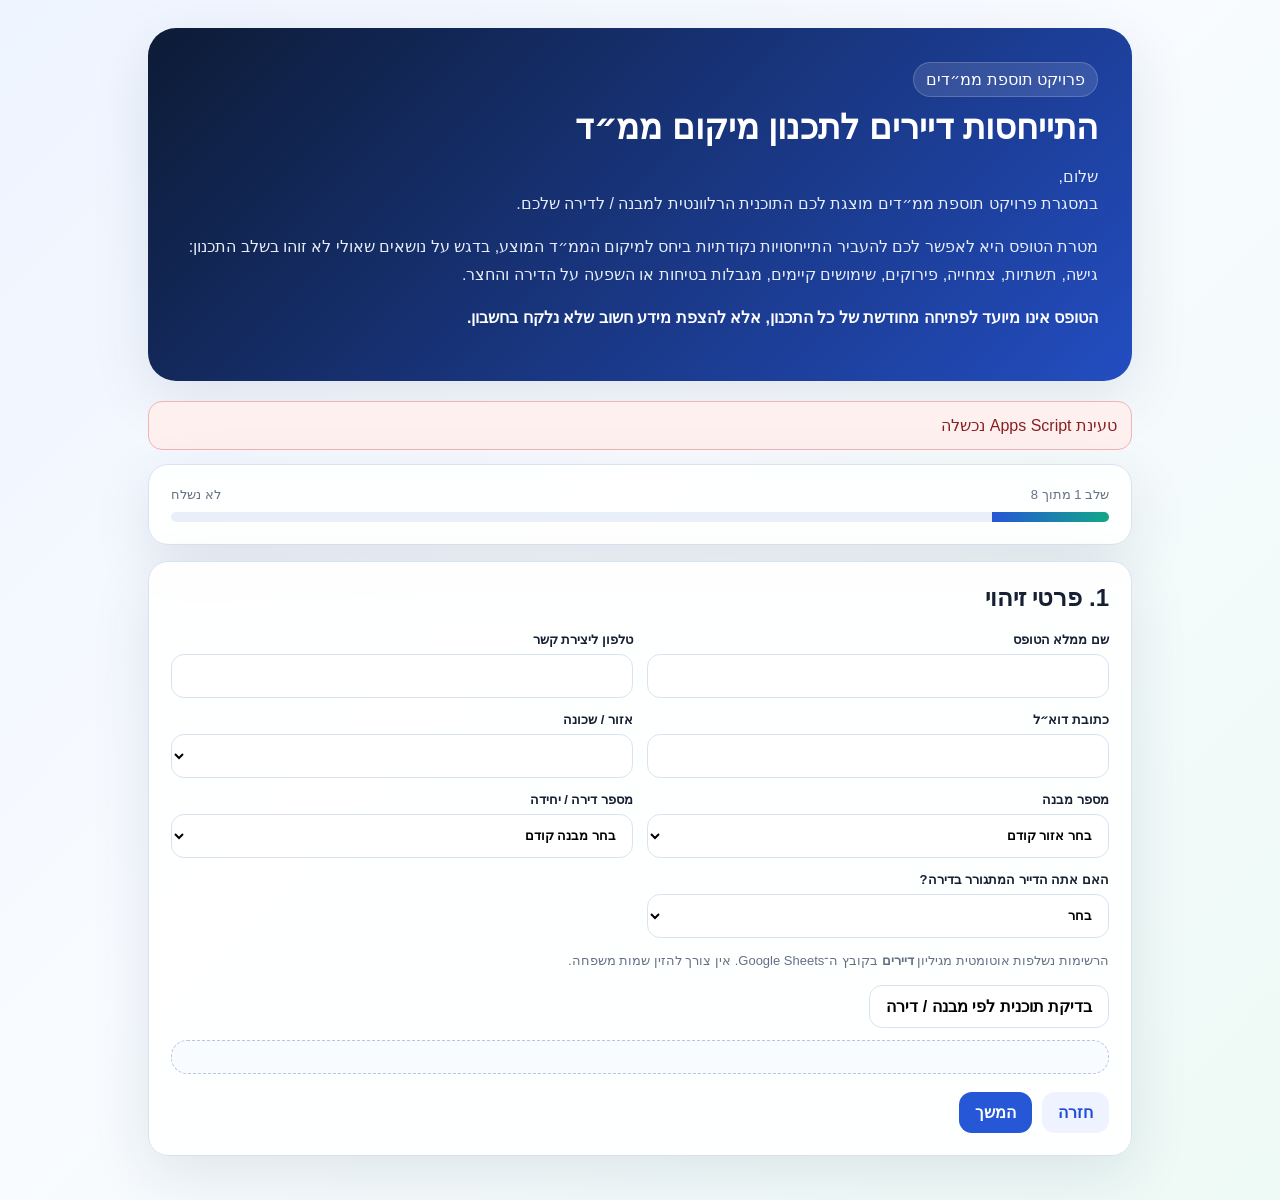
==== commit 29fbeb4d: "V3" ====
--- a/index.html
+++ b/index.html
@@ -4,14 +4,10 @@
   <meta charset="utf-8" />
   <meta name="viewport" content="width=device-width, initial-scale=1" />
   <title>התייחסות דיירים לתכנון מיקום ממ״ד</title>
-  <link rel="preconnect" href="https://fonts.googleapis.com" />
-  <link rel="preconnect" href="https://fonts.gstatic.com" crossorigin />
   <link rel="stylesheet" href="styles.css" />
 </head>
 <body>
   <div class="public-shell">
-
-    <!-- ── Hero ── -->
     <header class="hero">
       <div class="hero-content">
         <div class="pill">פרויקט תוספת ממ״דים</div>
@@ -24,42 +20,30 @@
 
     <main class="form-layout">
       <section id="alert" class="alert hidden"></section>
-
-      <!-- ── Progress ── -->
-      <section class="progress-card">
-        <div class="progress-header">
-          <div class="progress-step-info">
-            <span class="step-badge" id="stepLabel">שלב 1 מתוך 8</span>
-          </div>
-          <span id="saveState">טרם נשלח</span>
-        </div>
+      <section class="card progress-card">
+        <div class="progress-title"><span id="stepLabel">שלב 1 מתוך 8</span><span id="saveState">לא נשלח</span></div>
         <div class="progress"><i id="progressBar"></i></div>
-        <div class="steps-dots" id="stepsDots"></div>
       </section>
 
-      <!-- ── Form ── -->
-      <form id="feedbackForm" autocomplete="off">
-
-        <!-- Step 1 -->
+      <form id="feedbackForm" class="card" autocomplete="off">
         <section class="step active" data-step="1">
-          <h2>פרטי זיהוי</h2>
+          <h2>1. פרטי זיהוי</h2>
           <div class="grid two">
-            <label>שם ממלא הטופס<input name="submitterName" placeholder="שם מלא" required /></label>
-            <label>טלפון ליצירת קשר<input name="phone" placeholder="05X-XXXXXXX" required inputmode="tel" /></label>
-            <label>כתובת דוא״ל<input name="email" type="email" placeholder="example@mail.com" /></label>
-            <label>אזור / שכונה<select name="area" id="areaSelect" required><option value="">בחר אזור</option></select></label>
+            <label>שם ממלא הטופס<input name="submitterName" required /></label>
+            <label>טלפון ליצירת קשר<input name="phone" required inputmode="tel" /></label>
+            <label>כתובת דוא״ל<input name="email" type="email" /></label>
+            <label>אזור / שכונה<select name="area" id="areaSelect" required></select></label>
             <label>מספר מבנה<select name="buildingNumber" id="buildingNumber" required><option value="">בחר אזור קודם</option></select></label>
             <label>מספר דירה / יחידה<select name="unitNumber" id="unitNumber" required><option value="">בחר מבנה קודם</option></select></label>
             <label>האם אתה הדייר המתגורר בדירה?<select name="residentRelation" required><option value="">בחר</option><option>כן</option><option>לא</option><option>אחר</option></select></label>
           </div>
-          <p class="hint">הרשימות נשלפות אוטומטית מגיליון דיירים בקובץ ה־Google Sheets.</p>
-          <button type="button" class="btn ghost" id="loadPlanBtn" style="margin-top:14px">🔍 בדיקת תוכנית לפי מבנה / דירה</button>
+          <p class="hint">הרשימות נשלפות אוטומטית מגיליון <b>דיירים</b> בקובץ ה־Google Sheets. אין צורך להזין שמות משפחה.</p>
+          <button type="button" class="btn ghost" id="loadPlanBtn">בדיקת תוכנית לפי מבנה / דירה</button>
           <div id="planResult" class="plan-result"></div>
         </section>
 
-        <!-- Step 2 -->
         <section class="step" data-step="2">
-          <h2>אישור צפייה בתוכנית</h2>
+          <h2>2. אישור צפייה בתוכנית</h2>
           <div class="grid two">
             <label>האם הוצגה לך תוכנית מיקום הממ״ד הרלוונטית לדירה / למבנה שלך?<select name="planPresented" required><option value="">בחר</option><option>כן</option><option>לא</option></select></label>
             <label>האם המיקום המוצע ברור לך?<select name="planClear" required><option value="">בחר</option><option>כן</option><option>לא</option><option>חלקית</option></select></label>
@@ -68,10 +52,9 @@
           <p class="hint">אם נדרש הסבר נוסף, ההתייחסות תסומן אוטומטית גם כבקשה להבהרה / הסבר.</p>
         </section>
 
-        <!-- Step 3 -->
         <section class="step" data-step="3">
-          <h2>סוג ההתייחסות</h2>
-          <p class="hint" style="margin-bottom:14px">ניתן לבחור יותר מאפשרות אחת. זה שדה קריטי לסיווג נכון.</p>
+          <h2>3. סוג ההתייחסות</h2>
+          <p class="hint">ניתן לבחור יותר מאפשרות אחת. זה שדה קריטי לסיווג נכון.</p>
           <div class="checks" data-name="feedbackTypes">
             <label><input type="checkbox" value="הערה תכנונית"> הערה תכנונית</label>
             <label><input type="checkbox" value="הערה ביצועית"> הערה ביצועית</label>
@@ -85,22 +68,19 @@
           </div>
         </section>
 
-        <!-- Step 4 -->
         <section class="step" data-step="4">
-          <h2>פירוט ההתייחסות</h2>
+          <h2>4. פירוט ההתייחסות</h2>
           <div class="grid two">
-            <label>תאר/י את ההתייחסות בצורה ברורה<textarea name="description" placeholder="פרט/י את ההתייחסות..." required></textarea></label>
-            <label>איפה בדיוק נמצאת הבעיה / ההערה?<textarea name="locationDescription" placeholder="תאר/י את המיקום בדירה / בחצר..." required></textarea></label>
+            <label>תאר/י את ההתייחסות בצורה ברורה<textarea name="description" required></textarea></label>
+            <label>איפה בדיוק נמצאת הבעיה / ההערה?<textarea name="locationDescription" required></textarea></label>
             <label>האם לדעתך הנושא משפיע על מיקום הממ״ד?<select name="planningImpactResident" required><option value="">בחר</option><option>כן</option><option>לא</option><option>לא יודע</option></select></label>
             <label>האם לדעתך הנושא משפיע על אופן הביצוע?<select name="executionImpactResident" required><option value="">בחר</option><option>כן</option><option>לא</option><option>לא יודע</option></select></label>
             <label>האם לדעתך קיימת כאן בעיית בטיחות?<select name="safetyImpactResident" required><option value="">בחר</option><option>כן</option><option>לא</option><option>לא יודע</option></select></label>
           </div>
         </section>
 
-        <!-- Step 5 -->
         <section class="step" data-step="5">
-          <h2>נושאים ספציפיים לבדיקה</h2>
-          <p class="hint" style="margin-bottom:14px">סמן/י את כל הנושאים הרלוונטיים להתייחסות.</p>
+          <h2>5. נושאים ספציפיים לבדיקה</h2>
           <div class="checks compact" data-name="relatedTopics">
             <label><input type="checkbox" value="חלון קיים"> חלון קיים</label>
             <label><input type="checkbox" value="דלת / מעבר"> דלת / מעבר</label>
@@ -121,68 +101,43 @@
           </div>
         </section>
 
-        <!-- Step 6 -->
         <section class="step" data-step="6">
-          <h2>העלאת תמונות / קבצים</h2>
-          <p class="hint" style="margin-bottom:14px">ניתן לצרף תמונות של האזור הרלוונטי, תשתיות קיימות, צמחייה, פירוקים נדרשים, פתחים, מעברים או כל פרט אחר שיכול לעזור להבין את ההתייחסות.</p>
+          <h2>6. העלאת תמונות / קבצים</h2>
+          <p class="hint">ניתן לצרף תמונות של האזור הרלוונטי, תשתיות קיימות, צמחייה, פירוקים נדרשים, פתחים, מעברים או כל פרט אחר שיכול לעזור להבין את ההתייחסות.</p>
           <div class="upload-box">
-            <label style="margin-bottom:14px">סוג הקובץ / התמונה
-              <select id="fileCategory">
-                <option>כללי</option>
-                <option>מיקום ממ״ד</option>
-                <option>תשתיות</option>
-                <option>גישה</option>
-                <option>צמחייה / עצים</option>
-                <option>פירוקים</option>
-                <option>פנים הדירה</option>
-                <option>בטיחות</option>
-              </select>
-            </label>
-            <label>בחירת קבצים
-              <input id="filesInput" type="file" multiple accept="image/*,application/pdf" />
-            </label>
-            <p class="hint" style="margin-top:10px">📎 עד 5 קבצים, עד 10MB לכל קובץ. תמונות ו־PDF.</p>
+            <label>סוג הקובץ / התמונה<select id="fileCategory"><option>כללי</option><option>מיקום ממ״ד</option><option>תשתיות</option><option>גישה</option><option>צמחייה / עצים</option><option>פירוקים</option><option>פנים הדירה</option><option>בטיחות</option></select></label>
+            <label>בחירת קבצים<input id="filesInput" type="file" multiple accept="image/*,application/pdf" /></label>
+            <p class="hint">עד 5 קבצים, עד 10MB לכל קובץ. סוגי קבצים: תמונות ו־PDF.</p>
           </div>
           <div id="filePreview" class="file-preview"></div>
         </section>
 
-        <!-- Step 7 -->
         <section class="step" data-step="7">
-          <h2>רמת דחיפות / חשיבות</h2>
-          <label style="max-width:520px">עד כמה הנושא לדעתך מהותי?
-            <select name="importance" required>
-              <option value="">בחר</option>
-              <option>מהותי מאוד — עלול למנוע ביצוע / להשפיע על בטיחות</option>
-              <option>מהותי — דורש בדיקה לפני ביצוע</option>
-              <option>בינוני — חשוב להתייחסות אך לא בהכרח מעכב</option>
-              <option>נמוך — בקשה / הערה כללית</option>
-              <option>לא יודע</option>
-            </select>
-          </label>
+          <h2>7. רמת דחיפות / חשיבות</h2>
+          <label>עד כמה הנושא לדעתך מהותי?<select name="importance" required>
+            <option value="">בחר</option>
+            <option>מהותי מאוד — עלול למנוע ביצוע / להשפיע על בטיחות</option>
+            <option>מהותי — דורש בדיקה לפני ביצוע</option>
+            <option>בינוני — חשוב להתייחסות אך לא בהכרח מעכב</option>
+            <option>נמוך — בקשה / הערה כללית</option>
+            <option>לא יודע</option>
+          </select></label>
         </section>
 
-        <!-- Step 8 -->
         <section class="step" data-step="8">
-          <h2>סיכום ואישור</h2>
-          <label class="approval">
-            <input name="approval" type="checkbox" value="מאשר/ת" required>
-            אני מאשר/ת שההתייחסות נמסרת לטובת בדיקת צוות הפרויקט, וכי צוות הפרויקט יסווג את ההתייחסות לפי השפעה תכנונית, ביצועית, בטיחותית או בקשה להבהרה.
-          </label>
+          <h2>8. סיכום ואישור</h2>
+          <label class="approval"><input name="approval" type="checkbox" value="מאשר/ת" required> אני מאשר/ת שההתייחסות נמסרת לטובת בדיקת צוות הפרויקט, וכי צוות הפרויקט יסווג את ההתייחסות לפי השפעה תכנונית, ביצועית, בטיחותית או בקשה להבהרה.</label>
           <div class="summary-box" id="summaryBox"></div>
         </section>
 
-        <!-- ── Actions ── -->
         <div class="form-actions">
-          <button type="button" class="btn secondary" id="prevBtn">→ חזרה</button>
-          <div class="form-actions-right">
-            <button type="button" class="btn primary" id="nextBtn">המשך ←</button>
-            <button type="submit" class="btn primary hidden" id="submitBtn">✉ שליחת התייחסות</button>
-          </div>
+          <button type="button" class="btn secondary" id="prevBtn">חזרה</button>
+          <button type="button" class="btn primary" id="nextBtn">המשך</button>
+          <button type="submit" class="btn primary hidden" id="submitBtn">שליחת התייחסות</button>
         </div>
       </form>
     </main>
   </div>
-
   <iframe id="transportFrame" name="transportFrame" class="hidden"></iframe>
   <div id="toast" class="toast hidden"></div>
   <script src="config.js"></script>
--- a/styles.css
+++ b/styles.css
@@ -1,525 +1,13 @@
-@import url('https://fonts.googleapis.com/css2?family=Heebo:wght@300;400;500;600;700;800;900&display=swap');
+:root{--bg:#f4f7fb;--surface:#fff;--surface2:#eef3fb;--text:#172033;--muted:#667085;--line:#d9e3f0;--primary:#2557d6;--primary2:#133b91;--accent:#11a789;--danger:#cf3b3b;--warn:#b7791f;--shadow:0 18px 60px rgba(22,35,64,.10);--radius:20px}*{box-sizing:border-box}body{margin:0;font-family:Arial,"Segoe UI",sans-serif;background:linear-gradient(135deg,#eef4ff,#f8fbff 45%,#eefaf6);color:var(--text)}button,input,select,textarea{font:inherit}.hidden{display:none!important}.public-shell{max-width:1040px;margin:auto;padding:28px}.hero{background:linear-gradient(135deg,#0d1b35,#234dc1);color:white;border-radius:28px;padding:34px;margin-bottom:20px;box-shadow:var(--shadow)}.hero h1{margin:10px 0 14px;font-size:34px}.hero p{line-height:1.7;color:#e6edf8}.pill{display:inline-flex;background:rgba(255,255,255,.12);border:1px solid rgba(255,255,255,.18);border-radius:999px;padding:7px 12px}.strong-note{font-weight:800;color:#fff!important}.card{background:rgba(255,255,255,.94);border:1px solid var(--line);border-radius:var(--radius);box-shadow:var(--shadow);padding:22px;margin-bottom:16px}.progress-title{display:flex;justify-content:space-between;color:var(--muted);font-size:13px}.progress{height:10px;background:#e9eff8;border-radius:999px;overflow:hidden;margin-top:10px}.progress i{display:block;height:100%;background:linear-gradient(90deg,var(--primary),var(--accent));transition:.25s}.step{display:none}.step.active{display:block}.step h2{margin-top:0}.grid{display:grid;grid-template-columns:repeat(3,minmax(0,1fr));gap:14px}.grid.two{grid-template-columns:repeat(2,minmax(0,1fr))}label{display:flex;flex-direction:column;gap:7px;font-size:13px;font-weight:800}input,select,textarea{border:1px solid var(--line);border-radius:13px;background:#fff;padding:12px;min-height:44px;width:100%}textarea{min-height:110px;resize:vertical}.checks{display:grid;grid-template-columns:repeat(2,minmax(0,1fr));gap:10px}.checks.compact{grid-template-columns:repeat(3,minmax(0,1fr))}.checks label,.approval{background:#f8fbff;border:1px solid var(--line);border-radius:14px;padding:12px;display:flex;flex-direction:row;align-items:center;gap:8px;font-weight:600}.checks input,.approval input{width:auto;min-height:auto}.hint,.muted{color:var(--muted);font-size:13px;line-height:1.6}.btn{border:0;border-radius:13px;padding:11px 16px;font-weight:800;cursor:pointer}.btn.primary{background:var(--primary);color:white}.btn.secondary{background:#e7eefc;color:var(--primary2)}.btn.ghost{background:white;border:1px solid var(--line)}.btn.danger{background:var(--danger);color:white}.btn.mini{padding:7px 10px;font-size:12px}.form-actions{display:flex;gap:10px;justify-content:flex-start;margin-top:18px}.upload-box,.plan-result,.summary-box{background:#f8fbff;border:1px dashed #b8c6dc;border-radius:16px;padding:16px;margin-top:12px}.success-box{background:#eafaf4;border:1px solid #b8ead8;color:#05603a;border-radius:14px;padding:12px}.warn-box{background:#fff7e6;border:1px solid #f1d18c;color:#7a4b00;border-radius:14px;padding:12px}.file-preview{display:flex;gap:8px;flex-wrap:wrap;margin-top:10px}.file-chip,.badge{display:inline-flex;border-radius:999px;background:#eaf1ff;color:#1d4ed8;padding:6px 9px;font-size:12px;font-weight:800}.thanks{text-align:center;padding:40px}.toast{position:fixed;bottom:24px;left:24px;background:#111827;color:white;border-radius:14px;padding:13px 17px;box-shadow:var(--shadow);z-index:30}.alert{padding:14px;border-radius:14px;background:#fff7e6;border:1px solid #f1d18c;margin-bottom:14px}.alert.error{background:#fff0f0;border-color:#f0b4b4;color:#8a1f1f}.admin-shell{display:grid;grid-template-columns:285px 1fr;min-height:100vh}.admin-side{background:#0d1b35;color:white;padding:24px;display:flex;flex-direction:column;gap:12px}.brand{display:flex;gap:12px;align-items:center;margin-bottom:18px}.brand-icon{width:46px;height:46px;border-radius:16px;background:linear-gradient(135deg,var(--primary),var(--accent));display:grid;place-items:center;font-weight:900;font-size:22px}.brand h1{margin:0;font-size:20px}.brand p{margin:3px 0 0;color:#aebbd4}.nav,.public-link{border:0;background:transparent;color:#dbe5f6;text-align:right;padding:12px 14px;border-radius:12px;text-decoration:none;cursor:pointer}.nav.active,.nav:hover,.public-link:hover{background:rgba(255,255,255,.1);color:white}.admin-main{padding:26px;min-width:0}.admin-top{display:flex;justify-content:space-between;gap:16px;margin-bottom:18px}.admin-top h2{margin:0;font-size:30px}.admin-top p{margin:6px 0 0;color:var(--muted)}.admin-actions{display:flex;gap:8px}.admin-view{display:none}.admin-view.active{display:block}.kpis{display:grid;grid-template-columns:repeat(6,minmax(0,1fr));gap:12px;margin-bottom:16px}.kpi{background:white;border:1px solid var(--line);border-radius:18px;padding:16px;box-shadow:var(--shadow)}.kpi span{color:var(--muted);font-size:13px}.kpi strong{display:block;margin-top:7px;font-size:28px}.charts-grid{display:grid;grid-template-columns:repeat(2,minmax(0,1fr));gap:16px}.bars{display:grid;gap:10px}.bar-row{display:grid;grid-template-columns:130px 1fr 32px;gap:10px;align-items:center;font-size:13px}.bar-row div{height:10px;background:#edf2f7;border-radius:99px;overflow:hidden}.bar-row i{display:block;height:100%;background:linear-gradient(90deg,var(--primary),var(--accent));border-radius:99px}.filters{display:flex;gap:10px;flex-wrap:wrap;margin-bottom:12px}.filters input{min-width:280px;flex:1}.table-wrap{overflow:auto;border:1px solid var(--line);border-radius:14px}table{width:100%;border-collapse:collapse;background:white;white-space:nowrap}th,td{padding:11px;border-bottom:1px solid var(--line);text-align:right;font-size:13px;vertical-align:top}th{background:#f1f5fb;position:sticky;top:0;color:#475467}.files-grid{display:grid;grid-template-columns:repeat(auto-fill,minmax(210px,1fr));gap:12px}.file-card{display:flex;flex-direction:column;gap:6px;background:white;border:1px solid var(--line);border-radius:16px;padding:14px;text-decoration:none;color:var(--text)}dialog{border:0;border-radius:20px;box-shadow:var(--shadow);max-width:900px;width:92vw}dialog::backdrop{background:rgba(15,23,42,.45)}@media(max-width:900px){.public-shell{padding:14px}.grid,.grid.two,.checks,.checks.compact,.admin-shell,.charts-grid,.kpis{grid-template-columns:1fr}.admin-side{min-height:auto}.admin-top{flex-direction:column}.hero{padding:24px}.hero h1{font-size:27px}}
 
-/* ── Tokens ── */
-:root {
-  --bg:          #F8FAFC;
-  --surface:     #FFFFFF;
-  --surface2:    #F1F5F9;
-  --surface3:    #E2E8F0;
-  --text:        #0F172A;
-  --text2:       #334155;
-  --muted:       #64748B;
-  --line:        #E2E8F0;
-  --line2:       #CBD5E1;
-  --primary:     #2563EB;
-  --primary-h:   #1D4ED8;
-  --primary-l:   #EFF6FF;
-  --primary-ll:  #DBEAFE;
-  --accent:      #0EA5E9;
-  --green:       #10B981;
-  --green-l:     #ECFDF5;
-  --amber:       #F59E0B;
-  --amber-l:     #FFFBEB;
-  --danger:      #EF4444;
-  --danger-l:    #FEF2F2;
-  --radius-sm:   8px;
-  --radius:      14px;
-  --radius-lg:   20px;
-  --radius-xl:   28px;
-  --shadow-sm:   0 1px 3px rgba(0,0,0,.07), 0 1px 2px rgba(0,0,0,.04);
-  --shadow:      0 4px 20px rgba(15,23,42,.08), 0 1px 4px rgba(15,23,42,.04);
-  --shadow-lg:   0 12px 40px rgba(15,23,42,.12), 0 2px 8px rgba(15,23,42,.06);
-  --t:           .17s cubic-bezier(.4,0,.2,1);
+
+/* v3 admin details + centered modals */
+dialog[open]{
+  position: fixed;
+  inset: 0;
+  margin: auto;
+  transform: none;
+  max-height: 88vh;
+  overflow: auto;
 }
-
-/* ── Reset ── */
-*, *::before, *::after { box-sizing: border-box; margin: 0; }
-body {
-  font-family: 'Heebo', 'Segoe UI', Arial, sans-serif;
-  background: var(--bg);
-  color: var(--text);
-  line-height: 1.55;
-  font-size: 15px;
-  -webkit-font-smoothing: antialiased;
-}
-button, input, select, textarea { font: inherit; }
-a { color: var(--primary); }
-.hidden { display: none !important; }
-
-/* ── Public shell ── */
-.public-shell {
-  max-width: 720px;
-  margin: 0 auto;
-  padding: 32px 20px 60px;
-}
-
-/* ── Hero ── */
-.hero {
-  position: relative;
-  overflow: hidden;
-  background: linear-gradient(140deg, #0F172A 0%, #1E3A8A 55%, #0369A1 100%);
-  color: white;
-  border-radius: var(--radius-xl);
-  padding: 44px 40px 40px;
-  margin-bottom: 24px;
-  box-shadow: var(--shadow-lg);
-}
-.hero::before {
-  content: '';
-  position: absolute;
-  top: -60px; left: -60px;
-  width: 300px; height: 300px;
-  background: radial-gradient(circle, rgba(96,165,250,.18) 0%, transparent 70%);
-  pointer-events: none;
-}
-.hero::after {
-  content: '';
-  position: absolute;
-  bottom: -40px; right: -40px;
-  width: 220px; height: 220px;
-  background: radial-gradient(circle, rgba(14,165,233,.15) 0%, transparent 70%);
-  pointer-events: none;
-}
-.hero-content { position: relative; z-index: 1; }
-
-.pill {
-  display: inline-flex;
-  align-items: center;
-  gap: 6px;
-  background: rgba(255,255,255,.12);
-  border: 1px solid rgba(255,255,255,.2);
-  border-radius: 999px;
-  padding: 5px 14px;
-  font-size: 12.5px;
-  font-weight: 600;
-  letter-spacing: .04em;
-  color: #BFDBFE;
-  margin-bottom: 16px;
-}
-.pill::before { content: '🛡️'; font-size: 13px; }
-
-.hero h1 {
-  font-size: 28px;
-  font-weight: 800;
-  line-height: 1.25;
-  color: #fff;
-  margin-bottom: 14px;
-}
-.hero p {
-  font-size: 14.5px;
-  color: #CBD5E1;
-  line-height: 1.7;
-  margin-bottom: 10px;
-}
-.hero p:last-child { margin-bottom: 0; }
-.strong-note {
-  font-weight: 700;
-  color: #93C5FD !important;
-  background: rgba(255,255,255,.07);
-  border-right: 3px solid #60A5FA;
-  padding: 10px 14px;
-  border-radius: 0 var(--radius-sm) var(--radius-sm) 0;
-  font-size: 14px;
-}
-
-/* ── Progress card ── */
-.progress-card {
-  background: var(--surface);
-  border: 1px solid var(--line);
-  border-radius: var(--radius-lg);
-  padding: 16px 20px;
-  margin-bottom: 16px;
-  box-shadow: var(--shadow-sm);
-}
-.progress-header {
-  display: flex;
-  justify-content: space-between;
-  align-items: center;
-  margin-bottom: 10px;
-}
-.progress-step-info {
-  display: flex;
-  align-items: center;
-  gap: 8px;
-}
-.step-badge {
-  background: var(--primary-l);
-  color: var(--primary);
-  border-radius: 999px;
-  padding: 3px 10px;
-  font-size: 12px;
-  font-weight: 700;
-}
-#stepLabel { font-size: 13px; font-weight: 600; color: var(--text2); }
-#saveState { font-size: 12.5px; color: var(--muted); }
-
-.progress {
-  height: 6px;
-  background: var(--surface3);
-  border-radius: 999px;
-  overflow: hidden;
-}
-.progress i {
-  display: block;
-  height: 100%;
-  background: linear-gradient(90deg, var(--primary), var(--accent));
-  border-radius: 999px;
-  transition: width .35s ease;
-}
-
-/* ── Steps bar ── */
-.steps-dots {
-  display: flex;
-  gap: 4px;
-  justify-content: center;
-  margin-top: 12px;
-}
-.step-dot {
-  width: 7px;
-  height: 7px;
-  border-radius: 50%;
-  background: var(--surface3);
-  transition: var(--t);
-}
-.step-dot.done  { background: var(--green); }
-.step-dot.active { background: var(--primary); transform: scale(1.35); }
-
-/* ── Form card ── */
-#feedbackForm {
-  background: var(--surface);
-  border: 1px solid var(--line);
-  border-radius: var(--radius-lg);
-  padding: 28px;
-  box-shadow: var(--shadow);
-}
-
-/* ── Step ── */
-.step { display: none; }
-.step.active { display: block; }
-
-.step-header {
-  display: flex;
-  align-items: flex-start;
-  gap: 14px;
-  margin-bottom: 22px;
-  padding-bottom: 18px;
-  border-bottom: 1px solid var(--line);
-}
-.step-num {
-  width: 36px;
-  height: 36px;
-  border-radius: 10px;
-  background: var(--primary-l);
-  color: var(--primary);
-  display: grid;
-  place-items: center;
-  font-weight: 800;
-  font-size: 15px;
-  flex-shrink: 0;
-}
-.step-title h2 { font-size: 18px; font-weight: 700; color: var(--text); }
-.step-title p  { font-size: 13px; color: var(--muted); margin-top: 3px; }
-
-/* Legacy h2 compat */
-.step > h2 {
-  font-size: 18px;
-  font-weight: 700;
-  margin-bottom: 18px;
-  padding-bottom: 14px;
-  border-bottom: 1px solid var(--line);
-  color: var(--text);
-}
-
-/* ── Grid ── */
-.grid {
-  display: grid;
-  grid-template-columns: repeat(2, 1fr);
-  gap: 16px;
-}
-.grid.two { grid-template-columns: repeat(2, 1fr); }
-.grid.one { grid-template-columns: 1fr; }
-
-/* ── Labels & inputs ── */
-label {
-  display: flex;
-  flex-direction: column;
-  gap: 6px;
-  font-size: 13px;
-  font-weight: 600;
-  color: var(--text2);
-}
-input, select, textarea {
-  border: 1.5px solid var(--line2);
-  border-radius: var(--radius-sm);
-  background: var(--surface);
-  padding: 10px 13px;
-  font-size: 14px;
-  color: var(--text);
-  outline: none;
-  transition: var(--t);
-  width: 100%;
-}
-input:focus, select:focus, textarea:focus {
-  border-color: var(--primary);
-  box-shadow: 0 0 0 3px rgba(37,99,235,.12);
-}
-input::placeholder { color: var(--muted); }
-textarea { min-height: 106px; resize: vertical; }
-
-/* ── Hint ── */
-.hint, .muted {
-  font-size: 12.5px;
-  color: var(--muted);
-  line-height: 1.6;
-}
-.hint { margin-top: 6px; }
-
-/* ── Checkboxes ── */
-.checks {
-  display: grid;
-  grid-template-columns: repeat(2, 1fr);
-  gap: 10px;
-  margin: 4px 0;
-}
-.checks.compact { grid-template-columns: repeat(3, 1fr); }
-
-.checks label, .approval {
-  background: var(--surface);
-  border: 1.5px solid var(--line2);
-  border-radius: var(--radius-sm);
-  padding: 11px 14px;
-  display: flex;
-  flex-direction: row;
-  align-items: center;
-  gap: 10px;
-  font-size: 13.5px;
-  font-weight: 500;
-  color: var(--text2);
-  cursor: pointer;
-  transition: var(--t);
-}
-.checks label:hover { border-color: var(--primary); background: var(--primary-l); color: var(--primary); }
-.checks label:has(input:checked),
-.approval:has(input:checked) {
-  border-color: var(--primary);
-  background: var(--primary-l);
-  color: var(--primary);
-  font-weight: 600;
-}
-.checks input, .approval input { width: 16px; height: 16px; min-height: auto; accent-color: var(--primary); flex-shrink: 0; cursor: pointer; }
-
-/* ── Approval row ── */
-.approval {
-  border-radius: var(--radius-sm);
-  border: 1.5px solid var(--line2);
-  padding: 14px 16px;
-  margin-bottom: 16px;
-  font-size: 13.5px;
-  font-weight: 500;
-}
-
-/* ── Buttons ── */
-.btn {
-  border: 0;
-  border-radius: var(--radius-sm);
-  padding: 10px 22px;
-  font-size: 14px;
-  font-weight: 700;
-  cursor: pointer;
-  transition: var(--t);
-  white-space: nowrap;
-}
-.btn.primary   { background: var(--primary); color: #fff; }
-.btn.primary:hover { background: var(--primary-h); }
-.btn.secondary { background: var(--primary-l); color: var(--primary); border: 1.5px solid var(--primary-ll); }
-.btn.secondary:hover { background: var(--primary-ll); }
-.btn.ghost     { background: var(--surface); color: var(--text2); border: 1.5px solid var(--line2); }
-.btn.ghost:hover { background: var(--surface2); }
-.btn.danger    { background: var(--danger-l); color: var(--danger); border: 1px solid #FECACA; }
-.btn.mini      { padding: 6px 12px; font-size: 12.5px; }
-.btn:disabled  { opacity: .48; cursor: not-allowed; }
-
-.form-actions {
-  display: flex;
-  gap: 10px;
-  justify-content: space-between;
-  align-items: center;
-  margin-top: 24px;
-  padding-top: 20px;
-  border-top: 1px solid var(--line);
-}
-.form-actions-right { display: flex; gap: 10px; }
-
-/* ── Plan result ── */
-.plan-result { margin-top: 12px; }
-.success-box {
-  background: var(--green-l);
-  border: 1px solid #A7F3D0;
-  color: #065F46;
-  border-radius: var(--radius-sm);
-  padding: 12px 16px;
-  font-size: 13.5px;
-}
-.warn-box {
-  background: var(--amber-l);
-  border: 1px solid #FDE68A;
-  color: #92400E;
-  border-radius: var(--radius-sm);
-  padding: 12px 16px;
-  font-size: 13.5px;
-}
-
-/* ── Upload ── */
-.upload-box {
-  background: var(--surface2);
-  border: 2px dashed var(--line2);
-  border-radius: var(--radius);
-  padding: 20px;
-  transition: var(--t);
-}
-.upload-box:hover { border-color: var(--primary); background: var(--primary-l); }
-.upload-box label { margin-bottom: 12px; }
-.upload-box label:last-of-type { margin-bottom: 0; }
-
-.file-preview { display: flex; gap: 8px; flex-wrap: wrap; margin-top: 12px; }
-.file-chip {
-  display: inline-flex;
-  align-items: center;
-  gap: 5px;
-  background: var(--surface3);
-  color: var(--text2);
-  border: 1px solid var(--line2);
-  border-radius: var(--radius-sm);
-  padding: 5px 10px;
-  font-size: 12.5px;
-  font-weight: 500;
-}
-
-/* ── Summary box ── */
-.summary-box {
-  background: var(--surface2);
-  border: 1px solid var(--line);
-  border-radius: var(--radius-sm);
-  padding: 16px;
-  font-size: 13.5px;
-  line-height: 1.7;
-  color: var(--text2);
-  margin-top: 12px;
-}
-
-/* ── Alert ── */
-.alert {
-  padding: 12px 16px;
-  border-radius: var(--radius-sm);
-  background: var(--amber-l);
-  border: 1px solid #FDE68A;
-  color: #92400E;
-  margin-bottom: 14px;
-  font-size: 13.5px;
-}
-.alert.error { background: var(--danger-l); border-color: #FECACA; color: #7F1D1D; }
-
-/* ── Thanks ── */
-.thanks {
-  text-align: center;
-  padding: 48px 20px;
-}
-.thanks-icon {
-  font-size: 56px;
-  margin-bottom: 16px;
-  display: block;
-}
-.thanks h2 { font-size: 24px; font-weight: 800; color: var(--green); margin-bottom: 10px; }
-.thanks p  { color: var(--muted); font-size: 14.5px; line-height: 1.7; max-width: 400px; margin: 0 auto 10px; }
-.thanks .feedback-id {
-  display: inline-block;
-  background: var(--surface2);
-  border: 1px solid var(--line2);
-  border-radius: var(--radius-sm);
-  padding: 8px 18px;
-  font-size: 15px;
-  font-weight: 700;
-  color: var(--text);
-  margin-top: 6px;
-}
-
-/* ── Badge ── */
-.badge {
-  display: inline-flex;
-  border-radius: 999px;
-  padding: 3px 10px;
-  background: var(--primary-l);
-  color: var(--primary);
-  font-size: 12px;
-  font-weight: 600;
-}
-
-/* ── Toast ── */
-.toast {
-  position: fixed;
-  bottom: 24px;
-  left: 50%;
-  transform: translateX(-50%);
-  background: #111827;
-  color: white;
-  border-radius: var(--radius);
-  padding: 12px 22px;
-  box-shadow: var(--shadow-lg);
-  z-index: 50;
-  font-size: 14px;
-  font-weight: 500;
-  white-space: nowrap;
-  pointer-events: none;
-}
-
-/* ── Admin styles (unchanged scope) ── */
-.admin-shell{display:grid;grid-template-columns:285px 1fr;min-height:100vh}
-.admin-side{background:#0d1b35;color:white;padding:24px;display:flex;flex-direction:column;gap:12px}
-.brand{display:flex;gap:12px;align-items:center;margin-bottom:18px}
-.brand-icon{width:46px;height:46px;border-radius:16px;background:linear-gradient(135deg,var(--primary),var(--accent));display:grid;place-items:center;font-weight:900;font-size:22px}
-.brand h1{margin:0;font-size:20px}.brand p{margin:3px 0 0;color:#aebbd4}
-.nav,.public-link{border:0;background:transparent;color:#dbe5f6;text-align:right;padding:12px 14px;border-radius:12px;text-decoration:none;cursor:pointer}
-.nav.active,.nav:hover,.public-link:hover{background:rgba(255,255,255,.1);color:white}
-.admin-main{padding:26px;min-width:0}
-.admin-top{display:flex;justify-content:space-between;gap:16px;margin-bottom:18px}
-.admin-top h2{margin:0;font-size:30px}.admin-top p{margin:6px 0 0;color:var(--muted)}
-.admin-actions{display:flex;gap:8px}
-.admin-view{display:none}.admin-view.active{display:block}
-.kpis{display:grid;grid-template-columns:repeat(6,minmax(0,1fr));gap:12px;margin-bottom:16px}
-.kpi{background:white;border:1px solid var(--line);border-radius:18px;padding:16px;box-shadow:var(--shadow-sm)}
-.kpi span{color:var(--muted);font-size:13px}.kpi strong{display:block;margin-top:7px;font-size:28px}
-.charts-grid{display:grid;grid-template-columns:repeat(2,minmax(0,1fr));gap:16px}
-.card{background:rgba(255,255,255,.97);border:1px solid var(--line);border-radius:var(--radius-lg);padding:20px;margin-bottom:14px;box-shadow:var(--shadow-sm)}
-.bars{display:grid;gap:10px}
-.bar-row{display:grid;grid-template-columns:130px 1fr 32px;gap:10px;align-items:center;font-size:13px}
-.bar-row div{height:8px;background:#edf2f7;border-radius:99px;overflow:hidden}
-.bar-row i{display:block;height:100%;background:linear-gradient(90deg,var(--primary),var(--accent));border-radius:99px}
-.filters{display:flex;gap:10px;flex-wrap:wrap;margin-bottom:12px}
-.filters input{min-width:280px;flex:1}
-.filters input,.filters select{border:1.5px solid var(--line2);border-radius:var(--radius-sm);padding:9px 12px;font-size:13.5px;background:var(--surface);color:var(--text);outline:none}
-.filters input:focus,.filters select:focus{border-color:var(--primary);box-shadow:0 0 0 3px rgba(37,99,235,.1)}
-.table-wrap{overflow:auto;border:1px solid var(--line);border-radius:var(--radius-sm)}
-table{width:100%;border-collapse:collapse;background:white;white-space:nowrap}
-th,td{padding:11px 14px;border-bottom:1px solid var(--line);text-align:right;font-size:13px;vertical-align:top}
-th{background:#f8fafc;position:sticky;top:0;color:var(--muted);font-size:11.5px;text-transform:uppercase;letter-spacing:.04em}
-tr:last-child td{border-bottom:0}
-tr:hover td{background:var(--primary-l)}
-.files-grid{display:grid;grid-template-columns:repeat(auto-fill,minmax(210px,1fr));gap:12px}
-.file-card{display:flex;flex-direction:column;gap:6px;background:white;border:1px solid var(--line);border-radius:16px;padding:14px;text-decoration:none;color:var(--text)}
-dialog{border:0;border-radius:20px;box-shadow:var(--shadow-lg);max-width:900px;width:92vw}
-dialog::backdrop{background:rgba(15,23,42,.45)}
-
-/* ── Mobile ── */
-@media (max-width: 700px) {
-  .public-shell { padding: 16px 14px 48px; }
-  .hero { padding: 28px 22px; }
-  .hero h1 { font-size: 22px; }
-  #feedbackForm { padding: 20px 16px; }
-  .grid, .grid.two, .checks, .checks.compact { grid-template-columns: 1fr; }
-  .form-actions { flex-direction: column-reverse; }
-  .form-actions-right { width: 100%; }
-  .form-actions-right .btn { flex: 1; }
-  .admin-shell,.charts-grid,.kpis { grid-template-columns: 1fr; }
-  .admin-side { min-height: auto; }
-  .admin-top { flex-direction: column; }
-}
+.row-actions{display:flex;gap:6px;align-items:center}.btn.secondary{background:#eef3ff;color:#1d4ed8}.details-dialog{max-width:1100px;width:94vw;padding:0}.details-body{padding:24px}.details-header{display:flex;justify-content:space-between;gap:16px;align-items:flex-start;border-bottom:1px solid var(--line);padding-bottom:14px;margin-bottom:16px}.details-header h2{margin:4px 0 0}.detail-section{border:1px solid var(--line);border-radius:16px;padding:14px;margin:12px 0;background:#fff}.detail-section h3{margin:0 0 12px}.detail-section h4{margin:14px 0 8px}.detail-grid{display:grid;grid-template-columns:repeat(4,minmax(0,1fr));gap:10px}.detail-grid p{margin:0;background:#f8fafc;border-radius:10px;padding:9px}.detail-tags{display:flex;gap:8px;flex-wrap:wrap}.badge.light{background:#f1f5f9;color:#334155}.text-box{white-space:pre-wrap;background:#f8fafc;border:1px solid var(--line);border-radius:12px;padding:12px;margin:6px 0 12px;line-height:1.55}.details-files{display:grid;grid-template-columns:repeat(auto-fill,minmax(190px,1fr));gap:12px}.detail-file{display:flex;flex-direction:column;text-decoration:none;color:var(--text);border:1px solid var(--line);border-radius:14px;overflow:hidden;background:#fff}.detail-file img,.detail-file-icon{height:126px;width:100%;object-fit:cover;background:#eef3ff;display:grid;place-items:center;font-size:34px}.detail-file div:last-child{padding:10px;display:flex;flex-direction:column;gap:4px}.detail-file span{color:var(--muted);font-size:12px;overflow:hidden;text-overflow:ellipsis;white-space:nowrap}@media(max-width:900px){.detail-grid{grid-template-columns:1fr}.details-header{flex-direction:column}.details-body{padding:14px}}
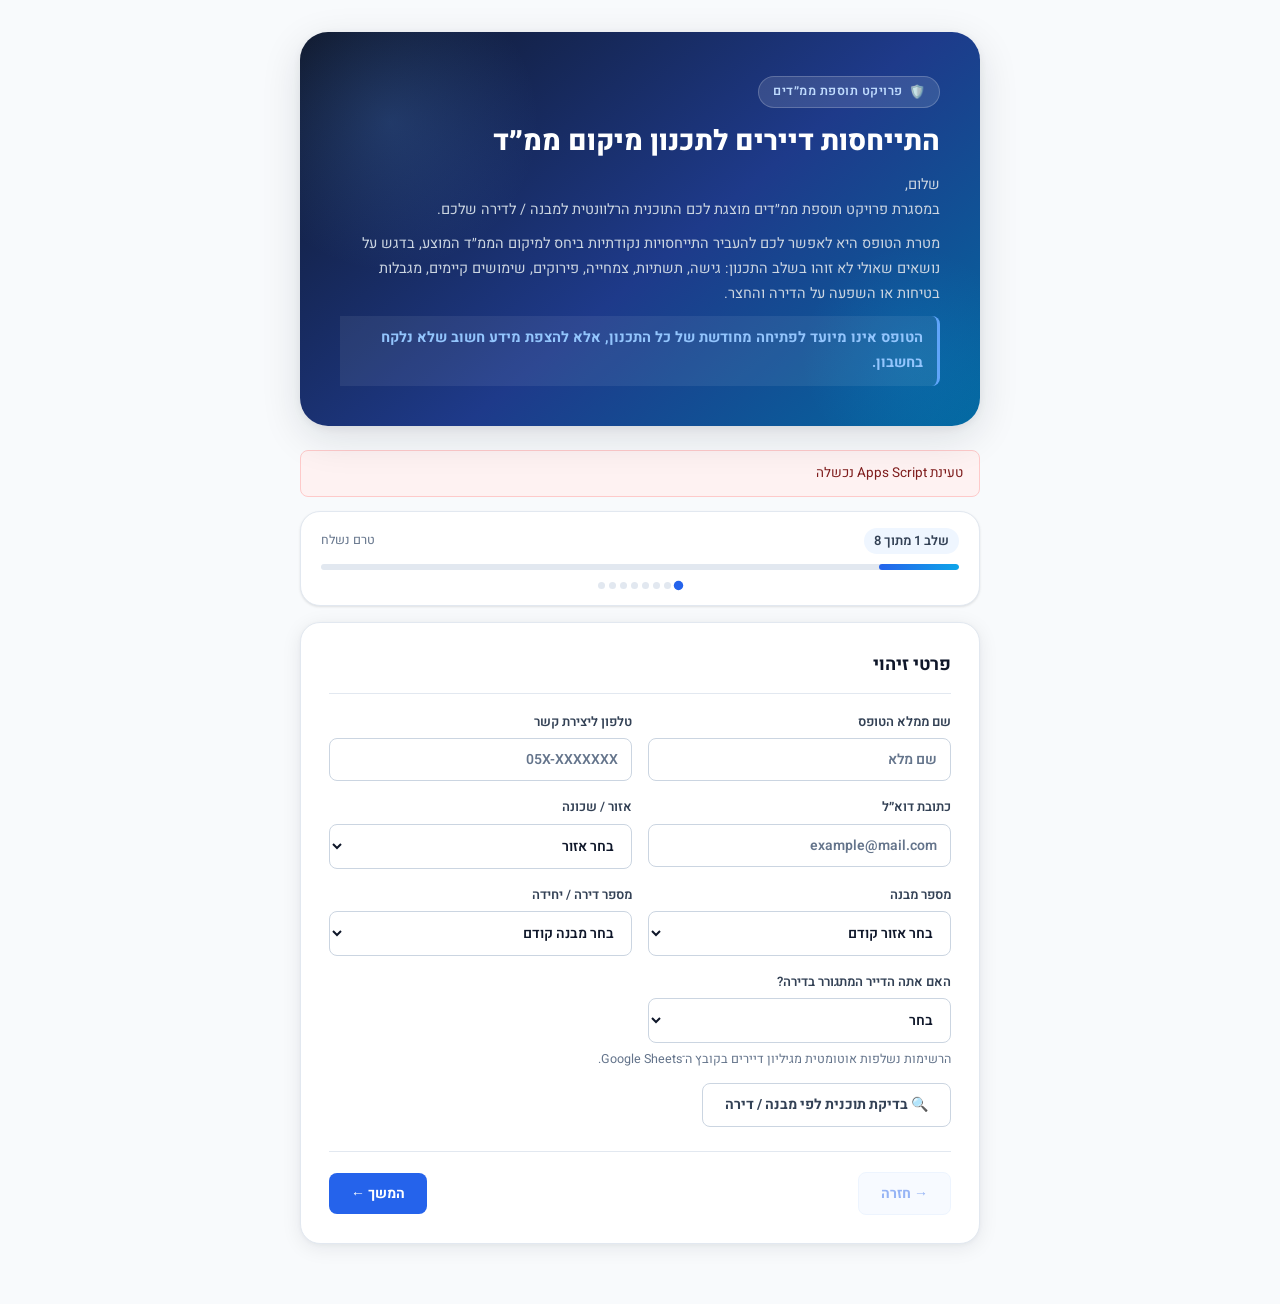
==== commit fe9524b7: "V4" ====
--- a/index.html
+++ b/index.html
@@ -4,10 +4,14 @@
   <meta charset="utf-8" />
   <meta name="viewport" content="width=device-width, initial-scale=1" />
   <title>התייחסות דיירים לתכנון מיקום ממ״ד</title>
+  <link rel="preconnect" href="https://fonts.googleapis.com" />
+  <link rel="preconnect" href="https://fonts.gstatic.com" crossorigin />
   <link rel="stylesheet" href="styles.css" />
 </head>
 <body>
   <div class="public-shell">
+
+    <!-- ── Hero ── -->
     <header class="hero">
       <div class="hero-content">
         <div class="pill">פרויקט תוספת ממ״דים</div>
@@ -20,30 +24,42 @@
 
     <main class="form-layout">
       <section id="alert" class="alert hidden"></section>
-      <section class="card progress-card">
-        <div class="progress-title"><span id="stepLabel">שלב 1 מתוך 8</span><span id="saveState">לא נשלח</span></div>
+
+      <!-- ── Progress ── -->
+      <section class="progress-card">
+        <div class="progress-header">
+          <div class="progress-step-info">
+            <span class="step-badge" id="stepLabel">שלב 1 מתוך 8</span>
+          </div>
+          <span id="saveState">טרם נשלח</span>
+        </div>
         <div class="progress"><i id="progressBar"></i></div>
+        <div class="steps-dots" id="stepsDots"></div>
       </section>
 
-      <form id="feedbackForm" class="card" autocomplete="off">
+      <!-- ── Form ── -->
+      <form id="feedbackForm" autocomplete="off">
+
+        <!-- Step 1 -->
         <section class="step active" data-step="1">
-          <h2>1. פרטי זיהוי</h2>
+          <h2>פרטי זיהוי</h2>
           <div class="grid two">
-            <label>שם ממלא הטופס<input name="submitterName" required /></label>
-            <label>טלפון ליצירת קשר<input name="phone" required inputmode="tel" /></label>
-            <label>כתובת דוא״ל<input name="email" type="email" /></label>
-            <label>אזור / שכונה<select name="area" id="areaSelect" required></select></label>
+            <label>שם ממלא הטופס<input name="submitterName" placeholder="שם מלא" required /></label>
+            <label>טלפון ליצירת קשר<input name="phone" placeholder="05X-XXXXXXX" required inputmode="tel" /></label>
+            <label>כתובת דוא״ל<input name="email" type="email" placeholder="example@mail.com" /></label>
+            <label>אזור / שכונה<select name="area" id="areaSelect" required><option value="">בחר אזור</option></select></label>
             <label>מספר מבנה<select name="buildingNumber" id="buildingNumber" required><option value="">בחר אזור קודם</option></select></label>
             <label>מספר דירה / יחידה<select name="unitNumber" id="unitNumber" required><option value="">בחר מבנה קודם</option></select></label>
             <label>האם אתה הדייר המתגורר בדירה?<select name="residentRelation" required><option value="">בחר</option><option>כן</option><option>לא</option><option>אחר</option></select></label>
           </div>
-          <p class="hint">הרשימות נשלפות אוטומטית מגיליון <b>דיירים</b> בקובץ ה־Google Sheets. אין צורך להזין שמות משפחה.</p>
-          <button type="button" class="btn ghost" id="loadPlanBtn">בדיקת תוכנית לפי מבנה / דירה</button>
+          <p class="hint">הרשימות נשלפות אוטומטית מגיליון דיירים בקובץ ה־Google Sheets.</p>
+          <button type="button" class="btn ghost" id="loadPlanBtn" style="margin-top:14px">🔍 בדיקת תוכנית לפי מבנה / דירה</button>
           <div id="planResult" class="plan-result"></div>
         </section>
 
+        <!-- Step 2 -->
         <section class="step" data-step="2">
-          <h2>2. אישור צפייה בתוכנית</h2>
+          <h2>אישור צפייה בתוכנית</h2>
           <div class="grid two">
             <label>האם הוצגה לך תוכנית מיקום הממ״ד הרלוונטית לדירה / למבנה שלך?<select name="planPresented" required><option value="">בחר</option><option>כן</option><option>לא</option></select></label>
             <label>האם המיקום המוצע ברור לך?<select name="planClear" required><option value="">בחר</option><option>כן</option><option>לא</option><option>חלקית</option></select></label>
@@ -52,9 +68,10 @@
           <p class="hint">אם נדרש הסבר נוסף, ההתייחסות תסומן אוטומטית גם כבקשה להבהרה / הסבר.</p>
         </section>
 
+        <!-- Step 3 -->
         <section class="step" data-step="3">
-          <h2>3. סוג ההתייחסות</h2>
-          <p class="hint">ניתן לבחור יותר מאפשרות אחת. זה שדה קריטי לסיווג נכון.</p>
+          <h2>סוג ההתייחסות</h2>
+          <p class="hint" style="margin-bottom:14px">ניתן לבחור יותר מאפשרות אחת. זה שדה קריטי לסיווג נכון.</p>
           <div class="checks" data-name="feedbackTypes">
             <label><input type="checkbox" value="הערה תכנונית"> הערה תכנונית</label>
             <label><input type="checkbox" value="הערה ביצועית"> הערה ביצועית</label>
@@ -68,19 +85,22 @@
           </div>
         </section>
 
+        <!-- Step 4 -->
         <section class="step" data-step="4">
-          <h2>4. פירוט ההתייחסות</h2>
+          <h2>פירוט ההתייחסות</h2>
           <div class="grid two">
-            <label>תאר/י את ההתייחסות בצורה ברורה<textarea name="description" required></textarea></label>
-            <label>איפה בדיוק נמצאת הבעיה / ההערה?<textarea name="locationDescription" required></textarea></label>
+            <label>תאר/י את ההתייחסות בצורה ברורה<textarea name="description" placeholder="פרט/י את ההתייחסות..." required></textarea></label>
+            <label>איפה בדיוק נמצאת הבעיה / ההערה?<textarea name="locationDescription" placeholder="תאר/י את המיקום בדירה / בחצר..." required></textarea></label>
             <label>האם לדעתך הנושא משפיע על מיקום הממ״ד?<select name="planningImpactResident" required><option value="">בחר</option><option>כן</option><option>לא</option><option>לא יודע</option></select></label>
             <label>האם לדעתך הנושא משפיע על אופן הביצוע?<select name="executionImpactResident" required><option value="">בחר</option><option>כן</option><option>לא</option><option>לא יודע</option></select></label>
             <label>האם לדעתך קיימת כאן בעיית בטיחות?<select name="safetyImpactResident" required><option value="">בחר</option><option>כן</option><option>לא</option><option>לא יודע</option></select></label>
           </div>
         </section>
 
+        <!-- Step 5 -->
         <section class="step" data-step="5">
-          <h2>5. נושאים ספציפיים לבדיקה</h2>
+          <h2>נושאים ספציפיים לבדיקה</h2>
+          <p class="hint" style="margin-bottom:14px">סמן/י את כל הנושאים הרלוונטיים להתייחסות.</p>
           <div class="checks compact" data-name="relatedTopics">
             <label><input type="checkbox" value="חלון קיים"> חלון קיים</label>
             <label><input type="checkbox" value="דלת / מעבר"> דלת / מעבר</label>
@@ -101,43 +121,68 @@
           </div>
         </section>
 
+        <!-- Step 6 -->
         <section class="step" data-step="6">
-          <h2>6. העלאת תמונות / קבצים</h2>
-          <p class="hint">ניתן לצרף תמונות של האזור הרלוונטי, תשתיות קיימות, צמחייה, פירוקים נדרשים, פתחים, מעברים או כל פרט אחר שיכול לעזור להבין את ההתייחסות.</p>
+          <h2>העלאת תמונות / קבצים</h2>
+          <p class="hint" style="margin-bottom:14px">ניתן לצרף תמונות של האזור הרלוונטי, תשתיות קיימות, צמחייה, פירוקים נדרשים, פתחים, מעברים או כל פרט אחר שיכול לעזור להבין את ההתייחסות.</p>
           <div class="upload-box">
-            <label>סוג הקובץ / התמונה<select id="fileCategory"><option>כללי</option><option>מיקום ממ״ד</option><option>תשתיות</option><option>גישה</option><option>צמחייה / עצים</option><option>פירוקים</option><option>פנים הדירה</option><option>בטיחות</option></select></label>
-            <label>בחירת קבצים<input id="filesInput" type="file" multiple accept="image/*,application/pdf" /></label>
-            <p class="hint">עד 5 קבצים, עד 10MB לכל קובץ. סוגי קבצים: תמונות ו־PDF.</p>
+            <label style="margin-bottom:14px">סוג הקובץ / התמונה
+              <select id="fileCategory">
+                <option>כללי</option>
+                <option>מיקום ממ״ד</option>
+                <option>תשתיות</option>
+                <option>גישה</option>
+                <option>צמחייה / עצים</option>
+                <option>פירוקים</option>
+                <option>פנים הדירה</option>
+                <option>בטיחות</option>
+              </select>
+            </label>
+            <label>בחירת קבצים
+              <input id="filesInput" type="file" multiple accept="image/*,application/pdf" />
+            </label>
+            <p class="hint" style="margin-top:10px">📎 עד 5 קבצים, עד 10MB לכל קובץ. תמונות ו־PDF.</p>
           </div>
           <div id="filePreview" class="file-preview"></div>
         </section>
 
+        <!-- Step 7 -->
         <section class="step" data-step="7">
-          <h2>7. רמת דחיפות / חשיבות</h2>
-          <label>עד כמה הנושא לדעתך מהותי?<select name="importance" required>
-            <option value="">בחר</option>
-            <option>מהותי מאוד — עלול למנוע ביצוע / להשפיע על בטיחות</option>
-            <option>מהותי — דורש בדיקה לפני ביצוע</option>
-            <option>בינוני — חשוב להתייחסות אך לא בהכרח מעכב</option>
-            <option>נמוך — בקשה / הערה כללית</option>
-            <option>לא יודע</option>
-          </select></label>
+          <h2>רמת דחיפות / חשיבות</h2>
+          <label style="max-width:520px">עד כמה הנושא לדעתך מהותי?
+            <select name="importance" required>
+              <option value="">בחר</option>
+              <option>מהותי מאוד — עלול למנוע ביצוע / להשפיע על בטיחות</option>
+              <option>מהותי — דורש בדיקה לפני ביצוע</option>
+              <option>בינוני — חשוב להתייחסות אך לא בהכרח מעכב</option>
+              <option>נמוך — בקשה / הערה כללית</option>
+              <option>לא יודע</option>
+            </select>
+          </label>
         </section>
 
+        <!-- Step 8 -->
         <section class="step" data-step="8">
-          <h2>8. סיכום ואישור</h2>
-          <label class="approval"><input name="approval" type="checkbox" value="מאשר/ת" required> אני מאשר/ת שההתייחסות נמסרת לטובת בדיקת צוות הפרויקט, וכי צוות הפרויקט יסווג את ההתייחסות לפי השפעה תכנונית, ביצועית, בטיחותית או בקשה להבהרה.</label>
+          <h2>סיכום ואישור</h2>
+          <label class="approval">
+            <input name="approval" type="checkbox" value="מאשר/ת" required>
+            אני מאשר/ת שההתייחסות נמסרת לטובת בדיקת צוות הפרויקט, וכי צוות הפרויקט יסווג את ההתייחסות לפי השפעה תכנונית, ביצועית, בטיחותית או בקשה להבהרה.
+          </label>
           <div class="summary-box" id="summaryBox"></div>
         </section>
 
+        <!-- ── Actions ── -->
         <div class="form-actions">
-          <button type="button" class="btn secondary" id="prevBtn">חזרה</button>
-          <button type="button" class="btn primary" id="nextBtn">המשך</button>
-          <button type="submit" class="btn primary hidden" id="submitBtn">שליחת התייחסות</button>
+          <button type="button" class="btn secondary" id="prevBtn">→ חזרה</button>
+          <div class="form-actions-right">
+            <button type="button" class="btn primary" id="nextBtn">המשך ←</button>
+            <button type="submit" class="btn primary hidden" id="submitBtn">✉ שליחת התייחסות</button>
+          </div>
         </div>
       </form>
     </main>
   </div>
+
   <iframe id="transportFrame" name="transportFrame" class="hidden"></iframe>
   <div id="toast" class="toast hidden"></div>
   <script src="config.js"></script>
--- a/styles.css
+++ b/styles.css
@@ -1,13 +1,651 @@
-:root{--bg:#f4f7fb;--surface:#fff;--surface2:#eef3fb;--text:#172033;--muted:#667085;--line:#d9e3f0;--primary:#2557d6;--primary2:#133b91;--accent:#11a789;--danger:#cf3b3b;--warn:#b7791f;--shadow:0 18px 60px rgba(22,35,64,.10);--radius:20px}*{box-sizing:border-box}body{margin:0;font-family:Arial,"Segoe UI",sans-serif;background:linear-gradient(135deg,#eef4ff,#f8fbff 45%,#eefaf6);color:var(--text)}button,input,select,textarea{font:inherit}.hidden{display:none!important}.public-shell{max-width:1040px;margin:auto;padding:28px}.hero{background:linear-gradient(135deg,#0d1b35,#234dc1);color:white;border-radius:28px;padding:34px;margin-bottom:20px;box-shadow:var(--shadow)}.hero h1{margin:10px 0 14px;font-size:34px}.hero p{line-height:1.7;color:#e6edf8}.pill{display:inline-flex;background:rgba(255,255,255,.12);border:1px solid rgba(255,255,255,.18);border-radius:999px;padding:7px 12px}.strong-note{font-weight:800;color:#fff!important}.card{background:rgba(255,255,255,.94);border:1px solid var(--line);border-radius:var(--radius);box-shadow:var(--shadow);padding:22px;margin-bottom:16px}.progress-title{display:flex;justify-content:space-between;color:var(--muted);font-size:13px}.progress{height:10px;background:#e9eff8;border-radius:999px;overflow:hidden;margin-top:10px}.progress i{display:block;height:100%;background:linear-gradient(90deg,var(--primary),var(--accent));transition:.25s}.step{display:none}.step.active{display:block}.step h2{margin-top:0}.grid{display:grid;grid-template-columns:repeat(3,minmax(0,1fr));gap:14px}.grid.two{grid-template-columns:repeat(2,minmax(0,1fr))}label{display:flex;flex-direction:column;gap:7px;font-size:13px;font-weight:800}input,select,textarea{border:1px solid var(--line);border-radius:13px;background:#fff;padding:12px;min-height:44px;width:100%}textarea{min-height:110px;resize:vertical}.checks{display:grid;grid-template-columns:repeat(2,minmax(0,1fr));gap:10px}.checks.compact{grid-template-columns:repeat(3,minmax(0,1fr))}.checks label,.approval{background:#f8fbff;border:1px solid var(--line);border-radius:14px;padding:12px;display:flex;flex-direction:row;align-items:center;gap:8px;font-weight:600}.checks input,.approval input{width:auto;min-height:auto}.hint,.muted{color:var(--muted);font-size:13px;line-height:1.6}.btn{border:0;border-radius:13px;padding:11px 16px;font-weight:800;cursor:pointer}.btn.primary{background:var(--primary);color:white}.btn.secondary{background:#e7eefc;color:var(--primary2)}.btn.ghost{background:white;border:1px solid var(--line)}.btn.danger{background:var(--danger);color:white}.btn.mini{padding:7px 10px;font-size:12px}.form-actions{display:flex;gap:10px;justify-content:flex-start;margin-top:18px}.upload-box,.plan-result,.summary-box{background:#f8fbff;border:1px dashed #b8c6dc;border-radius:16px;padding:16px;margin-top:12px}.success-box{background:#eafaf4;border:1px solid #b8ead8;color:#05603a;border-radius:14px;padding:12px}.warn-box{background:#fff7e6;border:1px solid #f1d18c;color:#7a4b00;border-radius:14px;padding:12px}.file-preview{display:flex;gap:8px;flex-wrap:wrap;margin-top:10px}.file-chip,.badge{display:inline-flex;border-radius:999px;background:#eaf1ff;color:#1d4ed8;padding:6px 9px;font-size:12px;font-weight:800}.thanks{text-align:center;padding:40px}.toast{position:fixed;bottom:24px;left:24px;background:#111827;color:white;border-radius:14px;padding:13px 17px;box-shadow:var(--shadow);z-index:30}.alert{padding:14px;border-radius:14px;background:#fff7e6;border:1px solid #f1d18c;margin-bottom:14px}.alert.error{background:#fff0f0;border-color:#f0b4b4;color:#8a1f1f}.admin-shell{display:grid;grid-template-columns:285px 1fr;min-height:100vh}.admin-side{background:#0d1b35;color:white;padding:24px;display:flex;flex-direction:column;gap:12px}.brand{display:flex;gap:12px;align-items:center;margin-bottom:18px}.brand-icon{width:46px;height:46px;border-radius:16px;background:linear-gradient(135deg,var(--primary),var(--accent));display:grid;place-items:center;font-weight:900;font-size:22px}.brand h1{margin:0;font-size:20px}.brand p{margin:3px 0 0;color:#aebbd4}.nav,.public-link{border:0;background:transparent;color:#dbe5f6;text-align:right;padding:12px 14px;border-radius:12px;text-decoration:none;cursor:pointer}.nav.active,.nav:hover,.public-link:hover{background:rgba(255,255,255,.1);color:white}.admin-main{padding:26px;min-width:0}.admin-top{display:flex;justify-content:space-between;gap:16px;margin-bottom:18px}.admin-top h2{margin:0;font-size:30px}.admin-top p{margin:6px 0 0;color:var(--muted)}.admin-actions{display:flex;gap:8px}.admin-view{display:none}.admin-view.active{display:block}.kpis{display:grid;grid-template-columns:repeat(6,minmax(0,1fr));gap:12px;margin-bottom:16px}.kpi{background:white;border:1px solid var(--line);border-radius:18px;padding:16px;box-shadow:var(--shadow)}.kpi span{color:var(--muted);font-size:13px}.kpi strong{display:block;margin-top:7px;font-size:28px}.charts-grid{display:grid;grid-template-columns:repeat(2,minmax(0,1fr));gap:16px}.bars{display:grid;gap:10px}.bar-row{display:grid;grid-template-columns:130px 1fr 32px;gap:10px;align-items:center;font-size:13px}.bar-row div{height:10px;background:#edf2f7;border-radius:99px;overflow:hidden}.bar-row i{display:block;height:100%;background:linear-gradient(90deg,var(--primary),var(--accent));border-radius:99px}.filters{display:flex;gap:10px;flex-wrap:wrap;margin-bottom:12px}.filters input{min-width:280px;flex:1}.table-wrap{overflow:auto;border:1px solid var(--line);border-radius:14px}table{width:100%;border-collapse:collapse;background:white;white-space:nowrap}th,td{padding:11px;border-bottom:1px solid var(--line);text-align:right;font-size:13px;vertical-align:top}th{background:#f1f5fb;position:sticky;top:0;color:#475467}.files-grid{display:grid;grid-template-columns:repeat(auto-fill,minmax(210px,1fr));gap:12px}.file-card{display:flex;flex-direction:column;gap:6px;background:white;border:1px solid var(--line);border-radius:16px;padding:14px;text-decoration:none;color:var(--text)}dialog{border:0;border-radius:20px;box-shadow:var(--shadow);max-width:900px;width:92vw}dialog::backdrop{background:rgba(15,23,42,.45)}@media(max-width:900px){.public-shell{padding:14px}.grid,.grid.two,.checks,.checks.compact,.admin-shell,.charts-grid,.kpis{grid-template-columns:1fr}.admin-side{min-height:auto}.admin-top{flex-direction:column}.hero{padding:24px}.hero h1{font-size:27px}}
-
-
-/* v3 admin details + centered modals */
-dialog[open]{
+@import url('https://fonts.googleapis.com/css2?family=Heebo:wght@300;400;500;600;700;800;900&display=swap');
+
+/* ── Tokens ── */
+:root {
+  --bg:          #F8FAFC;
+  --surface:     #FFFFFF;
+  --surface2:    #F1F5F9;
+  --surface3:    #E2E8F0;
+  --text:        #0F172A;
+  --text2:       #334155;
+  --muted:       #64748B;
+  --line:        #E2E8F0;
+  --line2:       #CBD5E1;
+  --primary:     #2563EB;
+  --primary-h:   #1D4ED8;
+  --primary-l:   #EFF6FF;
+  --primary-ll:  #DBEAFE;
+  --accent:      #0EA5E9;
+  --green:       #10B981;
+  --green-l:     #ECFDF5;
+  --amber:       #F59E0B;
+  --amber-l:     #FFFBEB;
+  --danger:      #EF4444;
+  --danger-l:    #FEF2F2;
+  --radius-sm:   8px;
+  --radius:      14px;
+  --radius-lg:   20px;
+  --radius-xl:   28px;
+  --shadow-sm:   0 1px 3px rgba(0,0,0,.07), 0 1px 2px rgba(0,0,0,.04);
+  --shadow:      0 4px 20px rgba(15,23,42,.08), 0 1px 4px rgba(15,23,42,.04);
+  --shadow-lg:   0 12px 40px rgba(15,23,42,.12), 0 2px 8px rgba(15,23,42,.06);
+  --t:           .17s cubic-bezier(.4,0,.2,1);
+}
+
+/* ── Reset ── */
+*, *::before, *::after { box-sizing: border-box; margin: 0; }
+body {
+  font-family: 'Heebo', 'Segoe UI', Arial, sans-serif;
+  background: var(--bg);
+  color: var(--text);
+  line-height: 1.55;
+  font-size: 15px;
+  -webkit-font-smoothing: antialiased;
+}
+button, input, select, textarea { font: inherit; }
+a { color: var(--primary); }
+.hidden { display: none !important; }
+
+/* ── Public shell ── */
+.public-shell {
+  max-width: 720px;
+  margin: 0 auto;
+  padding: 32px 20px 60px;
+}
+
+/* ── Hero ── */
+.hero {
+  position: relative;
+  overflow: hidden;
+  background: linear-gradient(140deg, #0F172A 0%, #1E3A8A 55%, #0369A1 100%);
+  color: white;
+  border-radius: var(--radius-xl);
+  padding: 44px 40px 40px;
+  margin-bottom: 24px;
+  box-shadow: var(--shadow-lg);
+}
+.hero::before {
+  content: '';
+  position: absolute;
+  top: -60px; left: -60px;
+  width: 300px; height: 300px;
+  background: radial-gradient(circle, rgba(96,165,250,.18) 0%, transparent 70%);
+  pointer-events: none;
+}
+.hero::after {
+  content: '';
+  position: absolute;
+  bottom: -40px; right: -40px;
+  width: 220px; height: 220px;
+  background: radial-gradient(circle, rgba(14,165,233,.15) 0%, transparent 70%);
+  pointer-events: none;
+}
+.hero-content { position: relative; z-index: 1; }
+
+.pill {
+  display: inline-flex;
+  align-items: center;
+  gap: 6px;
+  background: rgba(255,255,255,.12);
+  border: 1px solid rgba(255,255,255,.2);
+  border-radius: 999px;
+  padding: 5px 14px;
+  font-size: 12.5px;
+  font-weight: 600;
+  letter-spacing: .04em;
+  color: #BFDBFE;
+  margin-bottom: 16px;
+}
+.pill::before { content: '🛡️'; font-size: 13px; }
+
+.hero h1 {
+  font-size: 28px;
+  font-weight: 800;
+  line-height: 1.25;
+  color: #fff;
+  margin-bottom: 14px;
+}
+.hero p {
+  font-size: 14.5px;
+  color: #CBD5E1;
+  line-height: 1.7;
+  margin-bottom: 10px;
+}
+.hero p:last-child { margin-bottom: 0; }
+.strong-note {
+  font-weight: 700;
+  color: #93C5FD !important;
+  background: rgba(255,255,255,.07);
+  border-right: 3px solid #60A5FA;
+  padding: 10px 14px;
+  border-radius: 0 var(--radius-sm) var(--radius-sm) 0;
+  font-size: 14px;
+}
+
+/* ── Progress card ── */
+.progress-card {
+  background: var(--surface);
+  border: 1px solid var(--line);
+  border-radius: var(--radius-lg);
+  padding: 16px 20px;
+  margin-bottom: 16px;
+  box-shadow: var(--shadow-sm);
+}
+.progress-header {
+  display: flex;
+  justify-content: space-between;
+  align-items: center;
+  margin-bottom: 10px;
+}
+.progress-step-info {
+  display: flex;
+  align-items: center;
+  gap: 8px;
+}
+.step-badge {
+  background: var(--primary-l);
+  color: var(--primary);
+  border-radius: 999px;
+  padding: 3px 10px;
+  font-size: 12px;
+  font-weight: 700;
+}
+#stepLabel { font-size: 13px; font-weight: 600; color: var(--text2); }
+#saveState { font-size: 12.5px; color: var(--muted); }
+
+.progress {
+  height: 6px;
+  background: var(--surface3);
+  border-radius: 999px;
+  overflow: hidden;
+}
+.progress i {
+  display: block;
+  height: 100%;
+  background: linear-gradient(90deg, var(--primary), var(--accent));
+  border-radius: 999px;
+  transition: width .35s ease;
+}
+
+/* ── Steps bar ── */
+.steps-dots {
+  display: flex;
+  gap: 4px;
+  justify-content: center;
+  margin-top: 12px;
+}
+.step-dot {
+  width: 7px;
+  height: 7px;
+  border-radius: 50%;
+  background: var(--surface3);
+  transition: var(--t);
+}
+.step-dot.done  { background: var(--green); }
+.step-dot.active { background: var(--primary); transform: scale(1.35); }
+
+/* ── Form card ── */
+#feedbackForm {
+  background: var(--surface);
+  border: 1px solid var(--line);
+  border-radius: var(--radius-lg);
+  padding: 28px;
+  box-shadow: var(--shadow);
+}
+
+/* ── Step ── */
+.step { display: none; }
+.step.active { display: block; }
+
+.step-header {
+  display: flex;
+  align-items: flex-start;
+  gap: 14px;
+  margin-bottom: 22px;
+  padding-bottom: 18px;
+  border-bottom: 1px solid var(--line);
+}
+.step-num {
+  width: 36px;
+  height: 36px;
+  border-radius: 10px;
+  background: var(--primary-l);
+  color: var(--primary);
+  display: grid;
+  place-items: center;
+  font-weight: 800;
+  font-size: 15px;
+  flex-shrink: 0;
+}
+.step-title h2 { font-size: 18px; font-weight: 700; color: var(--text); }
+.step-title p  { font-size: 13px; color: var(--muted); margin-top: 3px; }
+
+/* Legacy h2 compat */
+.step > h2 {
+  font-size: 18px;
+  font-weight: 700;
+  margin-bottom: 18px;
+  padding-bottom: 14px;
+  border-bottom: 1px solid var(--line);
+  color: var(--text);
+}
+
+/* ── Grid ── */
+.grid {
+  display: grid;
+  grid-template-columns: repeat(2, 1fr);
+  gap: 16px;
+}
+.grid.two { grid-template-columns: repeat(2, 1fr); }
+.grid.one { grid-template-columns: 1fr; }
+
+/* ── Labels & inputs ── */
+label {
+  display: flex;
+  flex-direction: column;
+  gap: 6px;
+  font-size: 13px;
+  font-weight: 600;
+  color: var(--text2);
+}
+input, select, textarea {
+  border: 1.5px solid var(--line2);
+  border-radius: var(--radius-sm);
+  background: var(--surface);
+  padding: 10px 13px;
+  font-size: 14px;
+  color: var(--text);
+  outline: none;
+  transition: var(--t);
+  width: 100%;
+}
+input:focus, select:focus, textarea:focus {
+  border-color: var(--primary);
+  box-shadow: 0 0 0 3px rgba(37,99,235,.12);
+}
+input::placeholder { color: var(--muted); }
+textarea { min-height: 106px; resize: vertical; }
+
+/* ── Hint ── */
+.hint, .muted {
+  font-size: 12.5px;
+  color: var(--muted);
+  line-height: 1.6;
+}
+.hint { margin-top: 6px; }
+
+/* ── Checkboxes ── */
+.checks {
+  display: grid;
+  grid-template-columns: repeat(2, 1fr);
+  gap: 10px;
+  margin: 4px 0;
+}
+.checks.compact { grid-template-columns: repeat(3, 1fr); }
+
+.checks label, .approval {
+  background: var(--surface);
+  border: 1.5px solid var(--line2);
+  border-radius: var(--radius-sm);
+  padding: 11px 14px;
+  display: flex;
+  flex-direction: row;
+  align-items: center;
+  gap: 10px;
+  font-size: 13.5px;
+  font-weight: 500;
+  color: var(--text2);
+  cursor: pointer;
+  transition: var(--t);
+}
+.checks label:hover { border-color: var(--primary); background: var(--primary-l); color: var(--primary); }
+.checks label:has(input:checked),
+.approval:has(input:checked) {
+  border-color: var(--primary);
+  background: var(--primary-l);
+  color: var(--primary);
+  font-weight: 600;
+}
+.checks input, .approval input { width: 16px; height: 16px; min-height: auto; accent-color: var(--primary); flex-shrink: 0; cursor: pointer; }
+
+/* ── Approval row ── */
+.approval {
+  border-radius: var(--radius-sm);
+  border: 1.5px solid var(--line2);
+  padding: 14px 16px;
+  margin-bottom: 16px;
+  font-size: 13.5px;
+  font-weight: 500;
+}
+
+/* ── Buttons ── */
+.btn {
+  border: 0;
+  border-radius: var(--radius-sm);
+  padding: 10px 22px;
+  font-size: 14px;
+  font-weight: 700;
+  cursor: pointer;
+  transition: var(--t);
+  white-space: nowrap;
+}
+.btn.primary   { background: var(--primary); color: #fff; }
+.btn.primary:hover { background: var(--primary-h); }
+.btn.secondary { background: var(--primary-l); color: var(--primary); border: 1.5px solid var(--primary-ll); }
+.btn.secondary:hover { background: var(--primary-ll); }
+.btn.ghost     { background: var(--surface); color: var(--text2); border: 1.5px solid var(--line2); }
+.btn.ghost:hover { background: var(--surface2); }
+.btn.danger    { background: var(--danger-l); color: var(--danger); border: 1px solid #FECACA; }
+.btn.mini      { padding: 6px 12px; font-size: 12.5px; }
+.btn:disabled  { opacity: .48; cursor: not-allowed; }
+
+.form-actions {
+  display: flex;
+  gap: 10px;
+  justify-content: space-between;
+  align-items: center;
+  margin-top: 24px;
+  padding-top: 20px;
+  border-top: 1px solid var(--line);
+}
+.form-actions-right { display: flex; gap: 10px; }
+
+/* ── Plan result ── */
+.plan-result { margin-top: 12px; }
+.success-box {
+  background: var(--green-l);
+  border: 1px solid #A7F3D0;
+  color: #065F46;
+  border-radius: var(--radius-sm);
+  padding: 12px 16px;
+  font-size: 13.5px;
+}
+.warn-box {
+  background: var(--amber-l);
+  border: 1px solid #FDE68A;
+  color: #92400E;
+  border-radius: var(--radius-sm);
+  padding: 12px 16px;
+  font-size: 13.5px;
+}
+
+/* ── Upload ── */
+.upload-box {
+  background: var(--surface2);
+  border: 2px dashed var(--line2);
+  border-radius: var(--radius);
+  padding: 20px;
+  transition: var(--t);
+}
+.upload-box:hover { border-color: var(--primary); background: var(--primary-l); }
+.upload-box label { margin-bottom: 12px; }
+.upload-box label:last-of-type { margin-bottom: 0; }
+
+.file-preview { display: flex; gap: 8px; flex-wrap: wrap; margin-top: 12px; }
+.file-chip {
+  display: inline-flex;
+  align-items: center;
+  gap: 5px;
+  background: var(--surface3);
+  color: var(--text2);
+  border: 1px solid var(--line2);
+  border-radius: var(--radius-sm);
+  padding: 5px 10px;
+  font-size: 12.5px;
+  font-weight: 500;
+}
+
+/* ── Summary box ── */
+.summary-box {
+  background: var(--surface2);
+  border: 1px solid var(--line);
+  border-radius: var(--radius-sm);
+  padding: 16px;
+  font-size: 13.5px;
+  line-height: 1.7;
+  color: var(--text2);
+  margin-top: 12px;
+}
+
+/* ── Alert ── */
+.alert {
+  padding: 12px 16px;
+  border-radius: var(--radius-sm);
+  background: var(--amber-l);
+  border: 1px solid #FDE68A;
+  color: #92400E;
+  margin-bottom: 14px;
+  font-size: 13.5px;
+}
+.alert.error { background: var(--danger-l); border-color: #FECACA; color: #7F1D1D; }
+
+/* ── Thanks ── */
+.thanks {
+  text-align: center;
+  padding: 48px 20px;
+}
+.thanks-icon {
+  font-size: 56px;
+  margin-bottom: 16px;
+  display: block;
+}
+.thanks h2 { font-size: 24px; font-weight: 800; color: var(--green); margin-bottom: 10px; }
+.thanks p  { color: var(--muted); font-size: 14.5px; line-height: 1.7; max-width: 400px; margin: 0 auto 10px; }
+.thanks .feedback-id {
+  display: inline-block;
+  background: var(--surface2);
+  border: 1px solid var(--line2);
+  border-radius: var(--radius-sm);
+  padding: 8px 18px;
+  font-size: 15px;
+  font-weight: 700;
+  color: var(--text);
+  margin-top: 6px;
+}
+
+/* ── Badge ── */
+.badge {
+  display: inline-flex;
+  border-radius: 999px;
+  padding: 3px 10px;
+  background: var(--primary-l);
+  color: var(--primary);
+  font-size: 12px;
+  font-weight: 600;
+}
+
+/* ── Toast ── */
+.toast {
+  position: fixed;
+  bottom: 24px;
+  left: 50%;
+  transform: translateX(-50%);
+  background: #111827;
+  color: white;
+  border-radius: var(--radius);
+  padding: 12px 22px;
+  box-shadow: var(--shadow-lg);
+  z-index: 50;
+  font-size: 14px;
+  font-weight: 500;
+  white-space: nowrap;
+  pointer-events: none;
+}
+
+/* ── Admin styles (unchanged scope) ── */
+.admin-shell{display:grid;grid-template-columns:285px 1fr;min-height:100vh}
+.admin-side{background:#0d1b35;color:white;padding:24px;display:flex;flex-direction:column;gap:12px}
+.brand{display:flex;gap:12px;align-items:center;margin-bottom:18px}
+.brand-icon{width:46px;height:46px;border-radius:16px;background:linear-gradient(135deg,var(--primary),var(--accent));display:grid;place-items:center;font-weight:900;font-size:22px}
+.brand h1{margin:0;font-size:20px}.brand p{margin:3px 0 0;color:#aebbd4}
+.nav,.public-link{border:0;background:transparent;color:#dbe5f6;text-align:right;padding:12px 14px;border-radius:12px;text-decoration:none;cursor:pointer}
+.nav.active,.nav:hover,.public-link:hover{background:rgba(255,255,255,.1);color:white}
+.admin-main{padding:26px;min-width:0}
+.admin-top{display:flex;justify-content:space-between;gap:16px;margin-bottom:18px}
+.admin-top h2{margin:0;font-size:30px}.admin-top p{margin:6px 0 0;color:var(--muted)}
+.admin-actions{display:flex;gap:8px}
+.admin-view{display:none}.admin-view.active{display:block}
+.kpis{display:grid;grid-template-columns:repeat(6,minmax(0,1fr));gap:12px;margin-bottom:16px}
+.kpi{background:white;border:1px solid var(--line);border-radius:18px;padding:16px;box-shadow:var(--shadow-sm)}
+.kpi span{color:var(--muted);font-size:13px}.kpi strong{display:block;margin-top:7px;font-size:28px}
+.charts-grid{display:grid;grid-template-columns:repeat(2,minmax(0,1fr));gap:16px}
+.card{background:rgba(255,255,255,.97);border:1px solid var(--line);border-radius:var(--radius-lg);padding:20px;margin-bottom:14px;box-shadow:var(--shadow-sm)}
+.bars{display:grid;gap:10px}
+.bar-row{display:grid;grid-template-columns:130px 1fr 32px;gap:10px;align-items:center;font-size:13px}
+.bar-row div{height:8px;background:#edf2f7;border-radius:99px;overflow:hidden}
+.bar-row i{display:block;height:100%;background:linear-gradient(90deg,var(--primary),var(--accent));border-radius:99px}
+.filters{display:flex;gap:10px;flex-wrap:wrap;margin-bottom:12px}
+.filters input{min-width:280px;flex:1}
+.filters input,.filters select{border:1.5px solid var(--line2);border-radius:var(--radius-sm);padding:9px 12px;font-size:13.5px;background:var(--surface);color:var(--text);outline:none}
+.filters input:focus,.filters select:focus{border-color:var(--primary);box-shadow:0 0 0 3px rgba(37,99,235,.1)}
+.table-wrap{overflow:auto;border:1px solid var(--line);border-radius:var(--radius-sm)}
+table{width:100%;border-collapse:collapse;background:white;white-space:nowrap}
+th,td{padding:11px 14px;border-bottom:1px solid var(--line);text-align:right;font-size:13px;vertical-align:top}
+th{background:#f8fafc;position:sticky;top:0;color:var(--muted);font-size:11.5px;text-transform:uppercase;letter-spacing:.04em}
+tr:last-child td{border-bottom:0}
+tr:hover td{background:var(--primary-l)}
+.files-grid{display:grid;grid-template-columns:repeat(auto-fill,minmax(210px,1fr));gap:12px}
+.file-card{display:flex;flex-direction:column;gap:6px;background:white;border:1px solid var(--line);border-radius:16px;padding:14px;text-decoration:none;color:var(--text)}
+dialog{border:0;border-radius:20px;box-shadow:var(--shadow-lg);max-width:900px;width:92vw}
+dialog::backdrop{background:rgba(15,23,42,.45)}
+
+/* ── Mobile ── */
+@media (max-width: 700px) {
+  .public-shell { padding: 16px 14px 48px; }
+  .hero { padding: 28px 22px; }
+  .hero h1 { font-size: 22px; }
+  #feedbackForm { padding: 20px 16px; }
+  .grid, .grid.two, .checks, .checks.compact { grid-template-columns: 1fr; }
+  .form-actions { flex-direction: column-reverse; }
+  .form-actions-right { width: 100%; }
+  .form-actions-right .btn { flex: 1; }
+  .admin-shell,.charts-grid,.kpis { grid-template-columns: 1fr; }
+  .admin-side { min-height: auto; }
+  .admin-top { flex-direction: column; }
+}
+
+/* v4: Admin details + centered dialogs */
+dialog[open] {
   position: fixed;
   inset: 0;
   margin: auto;
-  transform: none;
-  max-height: 88vh;
+  max-height: min(88vh, 900px);
   overflow: auto;
 }
-.row-actions{display:flex;gap:6px;align-items:center}.btn.secondary{background:#eef3ff;color:#1d4ed8}.details-dialog{max-width:1100px;width:94vw;padding:0}.details-body{padding:24px}.details-header{display:flex;justify-content:space-between;gap:16px;align-items:flex-start;border-bottom:1px solid var(--line);padding-bottom:14px;margin-bottom:16px}.details-header h2{margin:4px 0 0}.detail-section{border:1px solid var(--line);border-radius:16px;padding:14px;margin:12px 0;background:#fff}.detail-section h3{margin:0 0 12px}.detail-section h4{margin:14px 0 8px}.detail-grid{display:grid;grid-template-columns:repeat(4,minmax(0,1fr));gap:10px}.detail-grid p{margin:0;background:#f8fafc;border-radius:10px;padding:9px}.detail-tags{display:flex;gap:8px;flex-wrap:wrap}.badge.light{background:#f1f5f9;color:#334155}.text-box{white-space:pre-wrap;background:#f8fafc;border:1px solid var(--line);border-radius:12px;padding:12px;margin:6px 0 12px;line-height:1.55}.details-files{display:grid;grid-template-columns:repeat(auto-fill,minmax(190px,1fr));gap:12px}.detail-file{display:flex;flex-direction:column;text-decoration:none;color:var(--text);border:1px solid var(--line);border-radius:14px;overflow:hidden;background:#fff}.detail-file img,.detail-file-icon{height:126px;width:100%;object-fit:cover;background:#eef3ff;display:grid;place-items:center;font-size:34px}.detail-file div:last-child{padding:10px;display:flex;flex-direction:column;gap:4px}.detail-file span{color:var(--muted);font-size:12px;overflow:hidden;text-overflow:ellipsis;white-space:nowrap}@media(max-width:900px){.detail-grid{grid-template-columns:1fr}.details-header{flex-direction:column}.details-body{padding:14px}}
+.row-actions {
+  display: flex;
+  gap: 6px;
+  align-items: center;
+  flex-wrap: nowrap;
+}
+.details-dialog {
+  max-width: 1100px;
+  width: min(94vw, 1100px);
+  padding: 0;
+}
+.details-body {
+  padding: 24px;
+  display: grid;
+  gap: 16px;
+}
+.details-header {
+  display: flex;
+  justify-content: space-between;
+  gap: 16px;
+  align-items: flex-start;
+  border-bottom: 1px solid var(--line);
+  padding-bottom: 14px;
+}
+.details-header h2 {
+  margin: 4px 0 0;
+  font-size: 22px;
+}
+.detail-section {
+  border: 1px solid var(--line);
+  border-radius: var(--radius-sm);
+  padding: 14px;
+  background: #fff;
+}
+.detail-section h3 {
+  margin: 0 0 10px;
+  font-size: 17px;
+}
+.detail-section h4 {
+  margin: 14px 0 8px;
+}
+.detail-grid {
+  display: grid;
+  grid-template-columns: repeat(4, minmax(150px, 1fr));
+  gap: 8px 14px;
+}
+.detail-grid p {
+  margin: 0;
+  line-height: 1.5;
+}
+.detail-tags {
+  display: flex;
+  gap: 6px;
+  flex-wrap: wrap;
+}
+.badge.light {
+  background: var(--surface3);
+  color: var(--text);
+}
+.text-box {
+  white-space: pre-wrap;
+  line-height: 1.55;
+  padding: 12px;
+  border-radius: var(--radius-sm);
+  background: var(--surface2);
+  border: 1px solid var(--line);
+  margin: 6px 0 12px;
+}
+.details-files {
+  display: grid;
+  grid-template-columns: repeat(auto-fill, minmax(190px, 1fr));
+  gap: 12px;
+}
+.detail-file {
+  display: flex;
+  flex-direction: column;
+  gap: 8px;
+  border: 1px solid var(--line);
+  border-radius: 14px;
+  overflow: hidden;
+  background: #fff;
+  color: var(--text);
+  text-decoration: none;
+}
+.detail-file:hover {
+  border-color: var(--primary);
+  box-shadow: var(--shadow-md);
+  text-decoration: none;
+}
+.detail-file img,
+.detail-file-icon {
+  width: 100%;
+  height: 125px;
+  object-fit: cover;
+  display: grid;
+  place-items: center;
+  background: var(--primary-l);
+  font-size: 34px;
+}
+.detail-file div:last-child {
+  display: flex;
+  flex-direction: column;
+  gap: 3px;
+  padding: 10px;
+}
+.detail-file span {
+  color: var(--muted);
+  font-size: 12px;
+  word-break: break-word;
+}
+@media (max-width: 900px) {
+  .detail-grid { grid-template-columns: repeat(2, minmax(140px, 1fr)); }
+}
+@media (max-width: 600px) {
+  .detail-grid { grid-template-columns: 1fr; }
+  .details-header { flex-direction: column; }
+}
